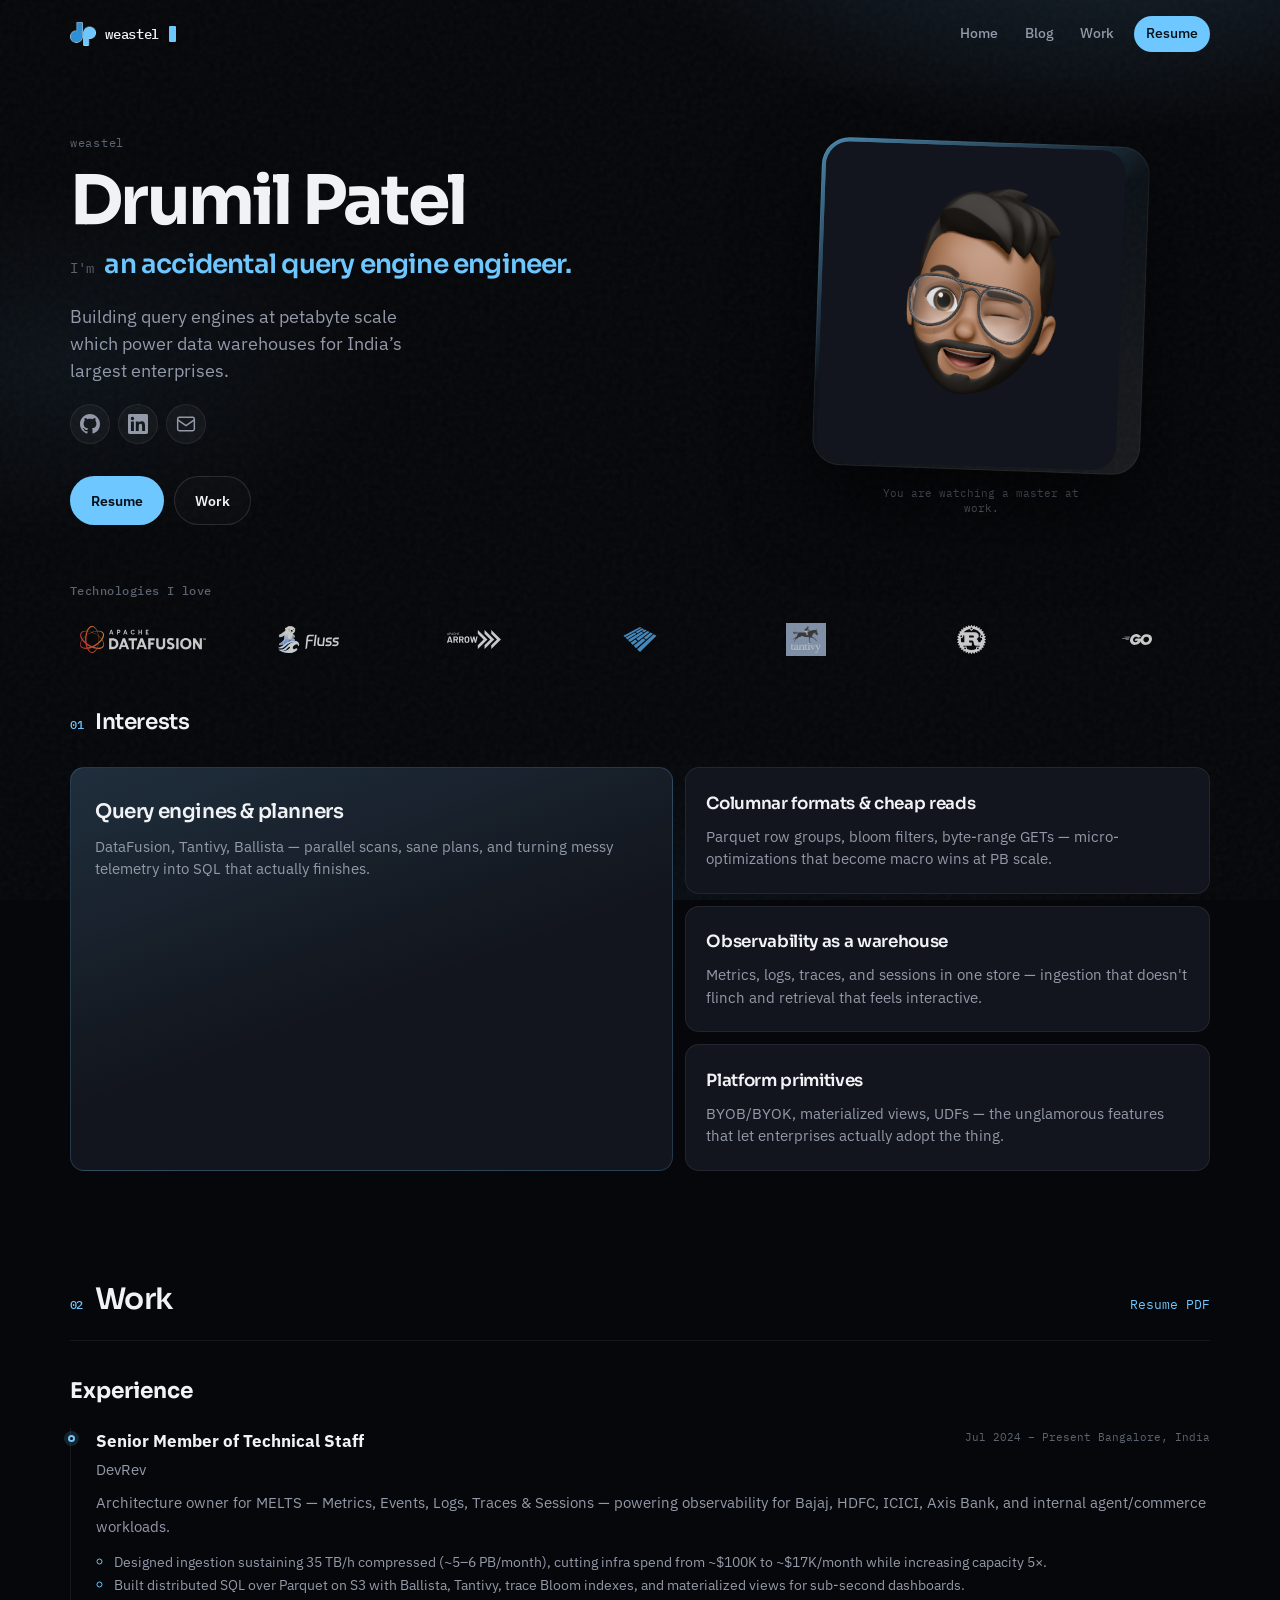
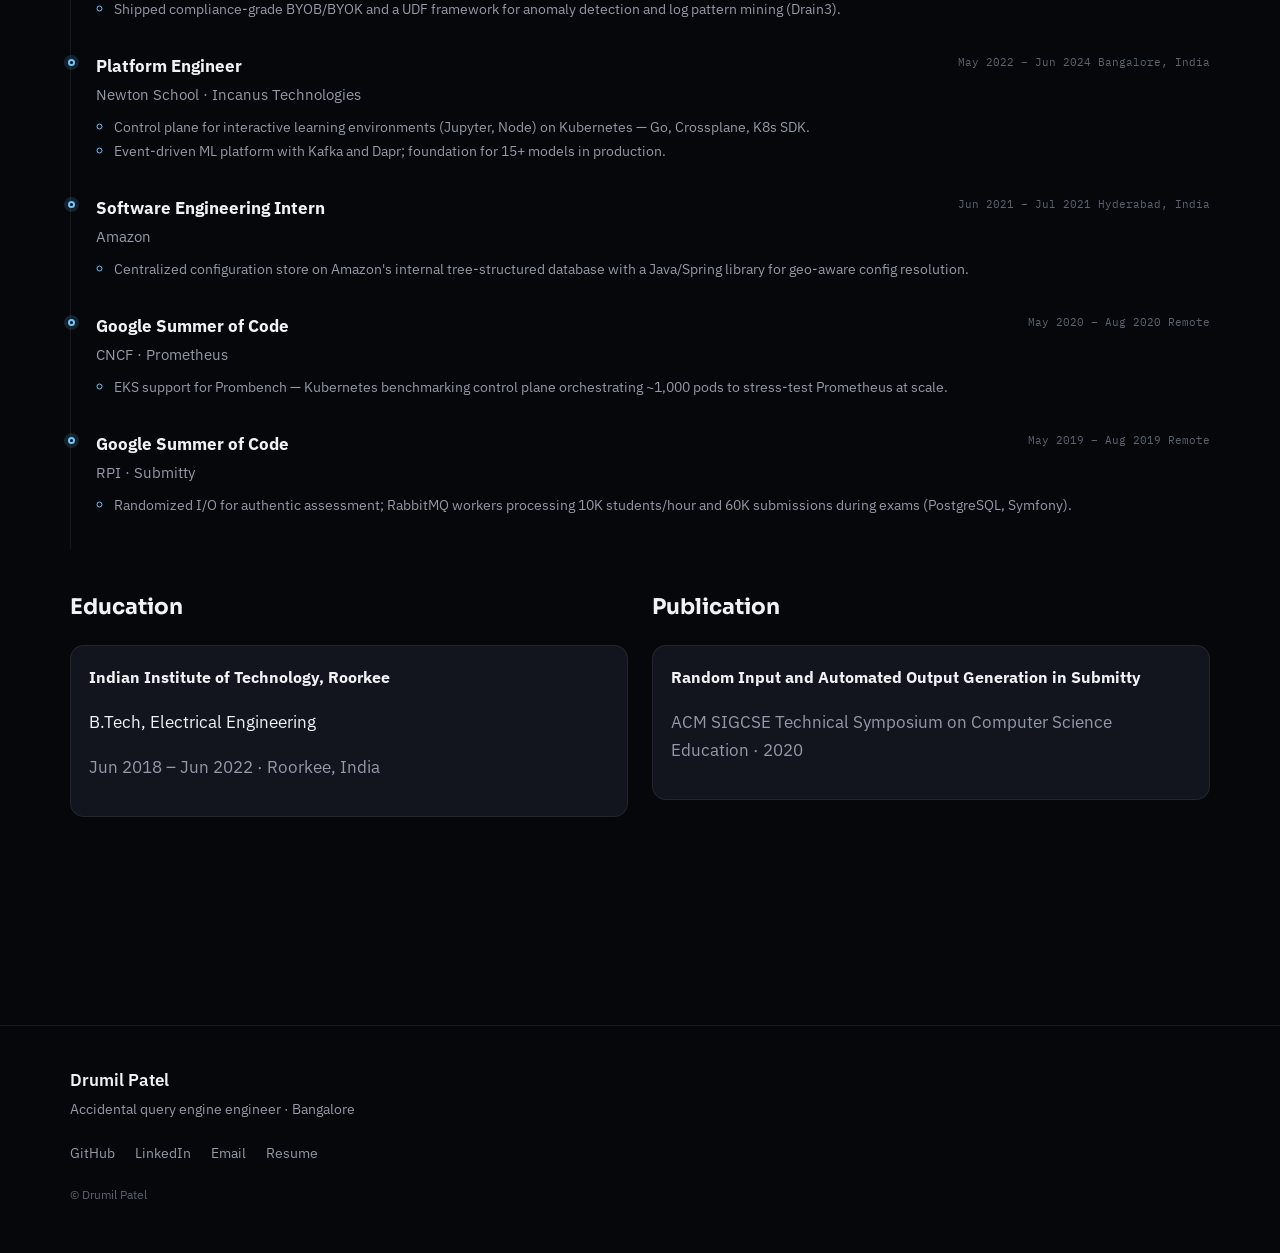
==== index.html @ ad84e5f7 "Deploy from weastel/weastel-website-template@8db1f38dfe185884bd7a479a6aee54381dd638ad weastel/weaste" ====
<!DOCTYPE html>
<html lang="en">
<head>
  <meta charset="utf-8">
<meta name="viewport" content="width=device-width, initial-scale=1">
<title>Drumil Patel · weastel</title>
<meta name="description" content="Building query engines at petabyte scale which power data warehouses for India’s largest enterprises.">
<link rel="canonical" href="https://weastel.github.io/">
<meta property="og:title" content="Drumil Patel">
<meta property="og:description" content="Building query engines at petabyte scale which power data warehouses for India’s largest enterprises.">
<meta property="og:type" content="website">
<meta property="og:url" content="https://weastel.github.io/">
<meta name="twitter:card" content="summary">
<link rel="preconnect" href="https://fonts.googleapis.com">
<link rel="preconnect" href="https://fonts.gstatic.com" crossorigin>
<link href="https://fonts.googleapis.com/css2?family=IBM+Plex+Mono:wght@400;500&family=IBM+Plex+Sans:wght@400;500;600&family=Sora:wght@500;600;700&display=swap" rel="stylesheet">
<link rel="icon" href="/favicon.ico" sizes="any">
<link rel="icon" href="/favicon.svg" type="image/svg+xml">
<link rel="stylesheet" href="/assets/css/site.css">
<script src="/assets/js/site.js" defer></script>

</head>
<body class="site is-loading">
  <div class="site-loader" id="site-loader" aria-hidden="true">
  <div class="ambient" aria-hidden="true"></div>
  <div class="site-loader__stage">
    <svg class="site-loader__mark" viewBox="0 0 256 242" xmlns="http://www.w3.org/2000/svg" role="img" aria-label="">
      <defs>
        <clipPath id="loader-clip-d">
          <rect x="0" y="0" width="132" height="242" />
        </clipPath>
        <clipPath id="loader-clip-p">
          <rect x="124" y="0" width="132" height="242" />
        </clipPath>
      </defs>
      <g class="site-loader__part site-loader__part--d" clip-path="url(#loader-clip-d)">
        <image href="/brand/weastel-dp-blue.png" width="256" height="242" />
      </g>
      <g class="site-loader__part site-loader__part--p" clip-path="url(#loader-clip-p)">
        <image href="/brand/weastel-dp-blue.png" width="256" height="242" />
      </g>
      <line class="site-loader__spark" x1="128" y1="96" x2="128" y2="146" pathLength="1" />
    </svg>
  </div>
</div>

  <a class="skip-link" href="#main">Skip to content</a>
  <header class="topbar" data-header>
  <div class="shell topbar__inner">
    <a class="topbar__brand" href="/">
      <img class="topbar__mark"
     src="/brand/weastel-dp-blue.png"
     width="30"
     height="28"
     alt="">

      <span>weastel</span><span class="topbar__cursor" aria-hidden="true"></span>
    </a>
    <nav class="topbar__nav" aria-label="Primary">
      
        <a class="topbar__link"
           href="/"
           >
          Home
        </a>
      
        <a class="topbar__link"
           href="/blog/"
           >
          Blog
        </a>
      
        <a class="topbar__link"
           href="/work/"
           >
          Work
        </a>
      
        <a class="topbar__link topbar__link--cta"
           href="/Drumil_resume.pdf"
           download>
          Resume
        </a>
      
    </nav>
  </div>
</header>
<div class="ambient" aria-hidden="true"></div>

  <main class="main" id="main">
    
<div class="home">
  <section class="stage reveal" data-reveal>
    <div class="stage__grid">
      <div class="stage__copy">
        <p class="stage__kicker">weastel</p>
        <h1 class="stage__name">Drumil Patel</h1>
        <p class="stage__identity">
          <span class="stage__identity-label">I'm</span>
          <span class="stage__identity-line">an accidental query engine engineer.</span>
        </p>
        <p class="stage__lead">Building query engines at petabyte scale which power data warehouses for India’s largest enterprises.</p>
        <ul class="icon-row">
  
  <li>
    <a class="icon-btn" href="https://github.com/weastel" target="_blank" rel="noopener noreferrer" aria-label="GitHub @weastel">
      <svg width="20" height="20" viewBox="0 0 24 24" fill="currentColor" aria-hidden="true"><path d="M12 0C5.37 0 0 5.37 0 12c0 5.31 3.435 9.795 8.205 11.385.6.105.825-.255.825-.57 0-.285-.015-1.23-.015-2.235-3.015.555-3.795-.735-4.035-1.41-.135-.345-.72-1.41-1.23-1.695-.42-.225-1.02-.78-.015-.795.945-.015 1.62.87 1.845 1.23 1.08 1.815 2.805 1.305 3.495.99.105-.78.42-1.305.765-1.605-2.67-.3-5.46-1.335-5.46-5.925 0-1.305.465-2.385 1.23-3.225-.12-.3-.54-1.53.12-3.18 0 0 1.005-.315 3.3 1.23.96-.27 1.98-.405 3-.405s2.04.135 3 .405c2.295-1.56 3.3-1.23 3.3-1.23.66 1.65.24 2.88.12 3.18.765.84 1.23 1.905 1.23 3.225 0 4.605-2.805 5.625-5.475 5.925.435.375.81 1.095.81 2.22 0 1.605-.015 2.895-.015 3.3 0 .315.225.69.825.57A12.02 12.02 0 0 0 24 12c0-6.63-5.37-12-12-12z"/></svg>
    </a>
  </li>
  
  
  <li>
    <a class="icon-btn" href="https://www.linkedin.com/in/drumil-patel-weastel/" target="_blank" rel="noopener noreferrer" aria-label="LinkedIn @drumil-patel-weastel">
      <svg width="20" height="20" viewBox="0 0 24 24" fill="currentColor" aria-hidden="true"><path d="M20.447 20.452h-3.554v-5.569c0-1.328-.027-3.037-1.852-3.037-1.853 0-2.136 1.445-2.136 2.939v5.667H9.351V9h3.414v1.561h.046c.477-.9 1.637-1.85 3.37-1.85 3.601 0 4.267 2.37 4.267 5.455v6.286zM5.337 7.433a2.062 2.062 0 0 1-2.063-2.065 2.064 2.064 0 1 1 4.126 0 2.062 2.062 0 0 1-2.063 2.065zm1.782 13.019H3.555V9h3.564v11.452zM22.225 0H1.771C.792 0 0 .774 0 1.729v20.542C0 23.227.792 24 1.771 24h20.451C23.2 24 24 23.227 24 22.271V1.729C24 .774 23.2 0 22.222 0h.003z"/></svg>
    </a>
  </li>
  
  
  <li>
    <a class="icon-btn" href="mailto:drumilpatel720@gmail.com" aria-label="Email drumilpatel720@gmail.com">
      <svg width="20" height="20" viewBox="0 0 24 24" fill="none" stroke="currentColor" stroke-width="1.75" stroke-linecap="round" stroke-linejoin="round" aria-hidden="true"><rect x="2" y="4" width="20" height="16" rx="2"/><path d="m2 7 10 7 10-7"/></svg>
    </a>
  </li>
  
</ul>

        <div class="stage__actions">
          
          <a class="btn btn--fill"
             href="/Drumil_resume.pdf"
             
             download>
            Resume
          </a>
          
          <a class="btn btn--line"
             href="#work"
             
             >
            Work
          </a>
          
        </div>
      </div>
      <aside class="stage__visual">
        <button type="button"
                class="stage__photo stage__photo--playful"
                data-playful-avatar
                aria-label="Memoji — hover to bounce, hold hover for confetti">
          <img src="/images/Memoji2.png" alt="Drumil Patel — memoji avatar" width="320" height="320" loading="eager">
        </button>
        
        <p class="stage__caption">You are watching a master at work.</p>
        
      </aside>
    </div>
    
<div class="stack reveal" data-reveal aria-labelledby="stack-title">
  <h2 class="stack__title" id="stack-title">Technologies I love</h2>
  <ul class="stack__grid">
    
    <li class="stack__cell">
      <a class="stack__link"
         href="https://datafusion.apache.org/"
         target="_blank"
         rel="noopener noreferrer"
         aria-label="Apache DataFusion">
        <img class="stack__logo"
             src="/assets/logos/datafusion.svg"
             alt=""
             width="120"
             height="32"
             loading="lazy">
      </a>
    </li>
    
    <li class="stack__cell">
      <a class="stack__link"
         href="https://fluss.apache.org/"
         target="_blank"
         rel="noopener noreferrer"
         aria-label="Apache Fluss">
        <img class="stack__logo"
             src="/assets/logos/fluss.svg"
             alt=""
             width="120"
             height="32"
             loading="lazy">
      </a>
    </li>
    
    <li class="stack__cell">
      <a class="stack__link"
         href="https://arrow.apache.org/"
         target="_blank"
         rel="noopener noreferrer"
         aria-label="Apache Arrow">
        <img class="stack__logo stack__logo--lg"
             src="/assets/logos/arrow.svg"
             alt=""
             width="120"
             height="32"
             loading="lazy">
      </a>
    </li>
    
    <li class="stack__cell">
      <a class="stack__link"
         href="https://parquet.apache.org/"
         target="_blank"
         rel="noopener noreferrer"
         aria-label="Apache Parquet">
        <img class="stack__logo stack__logo--lg"
             src="/assets/logos/parquet.svg"
             alt=""
             width="120"
             height="32"
             loading="lazy">
      </a>
    </li>
    
    <li class="stack__cell">
      <a class="stack__link"
         href="https://github.com/quickwit-oss/tantivy"
         target="_blank"
         rel="noopener noreferrer"
         aria-label="Tantivy">
        <img class="stack__logo stack__logo--tantivy"
             src="/assets/logos/tantivy.png"
             alt=""
             width="120"
             height="32"
             loading="lazy">
      </a>
    </li>
    
    <li class="stack__cell">
      <a class="stack__link"
         href="https://www.rust-lang.org/"
         target="_blank"
         rel="noopener noreferrer"
         aria-label="Rust">
        <img class="stack__logo stack__logo--mark"
             src="/assets/logos/rust.svg"
             alt=""
             width="120"
             height="32"
             loading="lazy">
      </a>
    </li>
    
    <li class="stack__cell">
      <a class="stack__link"
         href="https://go.dev/"
         target="_blank"
         rel="noopener noreferrer"
         aria-label="Go">
        <img class="stack__logo stack__logo--mark"
             src="/assets/logos/go.svg"
             alt=""
             width="120"
             height="32"
             loading="lazy">
      </a>
    </li>
    
  </ul>
</div>


  </section>

  

  <section class="block reveal" data-reveal>
    <div class="block__label"><span>01</span> Interests</div>
    <div class="tiles">
      
      <article class="tile tile--feature">
        <h3>Query engines &amp; planners</h3>
        <p>DataFusion, Tantivy, Ballista — parallel scans, sane plans, and turning messy telemetry into SQL that actually finishes.</p>
      </article>
      
      <article class="tile">
        <h3>Columnar formats &amp; cheap reads</h3>
        <p>Parquet row groups, bloom filters, byte-range GETs — micro-optimizations that become macro wins at PB scale.</p>
      </article>
      
      <article class="tile">
        <h3>Observability as a warehouse</h3>
        <p>Metrics, logs, traces, and sessions in one store — ingestion that doesn&#39;t flinch and retrieval that feels interactive.</p>
      </article>
      
      <article class="tile">
        <h3>Platform primitives</h3>
        <p>BYOB/BYOK, materialized views, UDFs — the unglamorous features that let enterprises actually adopt the thing.</p>
      </article>
      
    </div>
  </section>

  <section class="block reveal" id="work" data-reveal>
    <div class="block__head">
      <div class="block__label block__label--lg"><span>02</span> Work</div>
      <a class="link-arrow" href="/Drumil_resume.pdf" download>Resume PDF</a>
    </div>
    <div class="home-work">
      <section class="section">
  <div class="section-head">
    <h2>Experience</h2>
  </div>
  <ol class="timeline">
    
    <li class="timeline-item">
      <div class="timeline-marker" aria-hidden="true"></div>
      <div class="timeline-body">
        <header class="timeline-header">
          <div>
            <h3>Senior Member of Technical Staff</h3>
            <p class="timeline-company">DevRev</p>
          </div>
          <div class="timeline-meta">
            <span>Jul 2024 – Present</span>
            <span>Bangalore, India</span>
          </div>
        </header>
        
        <p class="timeline-summary">Architecture owner for MELTS — Metrics, Events, Logs, Traces &amp; Sessions — powering observability for Bajaj, HDFC, ICICI, Axis Bank, and internal agent/commerce workloads.</p>
        
        <ul class="timeline-bullets">
          
          <li>Designed ingestion sustaining 35 TB/h compressed (~5–6 PB/month), cutting infra spend from ~$100K to ~$17K/month while increasing capacity 5×.</li>
          
          <li>Built distributed SQL over Parquet on S3 with Ballista, Tantivy, trace Bloom indexes, and materialized views for sub-second dashboards.</li>
          
          <li>Shipped compliance-grade BYOB/BYOK and a UDF framework for anomaly detection and log pattern mining (Drain3).</li>
          
        </ul>
      </div>
    </li>
    
    <li class="timeline-item">
      <div class="timeline-marker" aria-hidden="true"></div>
      <div class="timeline-body">
        <header class="timeline-header">
          <div>
            <h3>Platform Engineer</h3>
            <p class="timeline-company">Newton School · Incanus Technologies</p>
          </div>
          <div class="timeline-meta">
            <span>May 2022 – Jun 2024</span>
            <span>Bangalore, India</span>
          </div>
        </header>
        
        <ul class="timeline-bullets">
          
          <li>Control plane for interactive learning environments (Jupyter, Node) on Kubernetes — Go, Crossplane, K8s SDK.</li>
          
          <li>Event-driven ML platform with Kafka and Dapr; foundation for 15+ models in production.</li>
          
        </ul>
      </div>
    </li>
    
    <li class="timeline-item">
      <div class="timeline-marker" aria-hidden="true"></div>
      <div class="timeline-body">
        <header class="timeline-header">
          <div>
            <h3>Software Engineering Intern</h3>
            <p class="timeline-company">Amazon</p>
          </div>
          <div class="timeline-meta">
            <span>Jun 2021 – Jul 2021</span>
            <span>Hyderabad, India</span>
          </div>
        </header>
        
        <ul class="timeline-bullets">
          
          <li>Centralized configuration store on Amazon&#39;s internal tree-structured database with a Java/Spring library for geo-aware config resolution.</li>
          
        </ul>
      </div>
    </li>
    
    <li class="timeline-item">
      <div class="timeline-marker" aria-hidden="true"></div>
      <div class="timeline-body">
        <header class="timeline-header">
          <div>
            <h3>Google Summer of Code</h3>
            <p class="timeline-company">CNCF · Prometheus</p>
          </div>
          <div class="timeline-meta">
            <span>May 2020 – Aug 2020</span>
            <span>Remote</span>
          </div>
        </header>
        
        <ul class="timeline-bullets">
          
          <li>EKS support for Prombench — Kubernetes benchmarking control plane orchestrating ~1,000 pods to stress-test Prometheus at scale.</li>
          
        </ul>
      </div>
    </li>
    
    <li class="timeline-item">
      <div class="timeline-marker" aria-hidden="true"></div>
      <div class="timeline-body">
        <header class="timeline-header">
          <div>
            <h3>Google Summer of Code</h3>
            <p class="timeline-company">RPI · Submitty</p>
          </div>
          <div class="timeline-meta">
            <span>May 2019 – Aug 2019</span>
            <span>Remote</span>
          </div>
        </header>
        
        <ul class="timeline-bullets">
          
          <li>Randomized I/O for authentic assessment; RabbitMQ workers processing 10K students/hour and 60K submissions during exams (PostgreSQL, Symfony).</li>
          
        </ul>
      </div>
    </li>
    
  </ol>
</section>

<section class="section section-split">
  <div class="split-block">
    <div class="section-head"><h2>Education</h2></div>
    <div class="edu-card">
      <h3><a href="https://iitr.ac.in/" target="_blank" rel="noopener noreferrer">Indian Institute of Technology, Roorkee</a></h3>
      <p>B.Tech, Electrical Engineering</p>
      <p class="muted">Jun 2018 – Jun 2022 · Roorkee, India</p>
    </div>
  </div>
  <div class="split-block">
    <div class="section-head"><h2>Publication</h2></div>
    
    <div class="pub-card">
      <h3><a href="/2020_SIGCSE.pdf">Random Input and Automated Output Generation in Submitty</a></h3>
      <p class="muted">ACM SIGCSE Technical Symposium on Computer Science Education · 2020</p>
    </div>
    
  </div>
</section>

    </div>
  </section>
</div>

  </main>
  <footer class="foot">
  <div class="shell foot__grid">
    <div class="foot__brand">
      <p class="foot__name">Drumil Patel</p>
      <p class="foot__tag">Accidental query engine engineer · Bangalore</p>
    </div>
    <div class="foot__links">
      
      <a href="https://github.com/weastel" rel="noopener noreferrer" target="_blank">GitHub</a>
      
      
      <a href="https://www.linkedin.com/in/drumil-patel-weastel/" rel="noopener noreferrer" target="_blank">LinkedIn</a>
      
      
      <a href="mailto:drumilpatel720@gmail.com">Email</a>
      
      <a href="/Drumil_resume.pdf">Resume</a>
    </div>
    <p class="foot__fine">© Drumil Patel</p>
  </div>
</footer>

</body>
</html>
---- assets/css/site.css ----
/* —— Design system: ink studio + sky accent —— */
:root {
  --bg: #06070a;
  --bg-2: #0c0e14;
  --surface: #12151d;
  --line: rgba(255, 255, 255, 0.07);
  --line-strong: rgba(255, 255, 255, 0.12);
  --text: #f0f2f6;
  --text-muted: #9399a8;
  --text-dim: #5c6370;
  --accent: #6ec8ff;
  --accent-deep: #2d8fd4;
  --accent-soft: rgba(110, 200, 255, 0.14);
  --accent-glow: rgba(110, 200, 255, 0.45);
  --display: "Sora", system-ui, sans-serif;
  --body: "IBM Plex Sans", system-ui, sans-serif;
  --mono: "IBM Plex Mono", ui-monospace, monospace;
  --shell: min(1140px, calc(100% - 2.5rem));
  --radius: 14px;
  --space-section: clamp(4rem, 9vw, 6.5rem);
}

*,
*::before,
*::after {
  box-sizing: border-box;
}

html {
  color-scheme: dark;
  scroll-behavior: smooth;
  background: var(--bg);
}

@media (prefers-reduced-motion: reduce) {
  html {
    scroll-behavior: auto;
  }
}

body.site {
  margin: 0;
  min-height: 100vh;
  font-family: var(--body);
  font-size: 1.0625rem;
  line-height: 1.65;
  color: var(--text);
  background: var(--bg);
  -webkit-font-smoothing: antialiased;
}

body.site.is-loading {
  overflow: hidden;
}

/* —— DP connect loader —— */
.site-loader {
  position: fixed;
  inset: 0;
  z-index: 10000;
  display: flex;
  align-items: center;
  justify-content: center;
  background: var(--bg);
  isolation: isolate;
  transition:
    opacity 0.5s ease,
    visibility 0.5s ease;
}

.site-loader > .ambient {
  position: absolute;
  inset: 0;
  z-index: 0;
}

.site-loader__stage {
  position: relative;
  z-index: 1;
  width: min(9rem, 42vw);
  perspective: 800px;
}

.site-loader.is-done {
  opacity: 0;
  visibility: hidden;
  pointer-events: none;
}

.site-loader__mark {
  display: block;
  width: 100%;
  height: auto;
  overflow: visible;
  transform: rotate(-12deg);
}

.site-loader__part {
  transform-box: fill-box;
  transform-origin: center;
}

.site-loader__part--d {
  animation: loader-d-connect 1.05s cubic-bezier(0.34, 1.15, 0.48, 1) forwards;
}

.site-loader__part--p {
  animation: loader-p-connect 1.05s cubic-bezier(0.34, 1.15, 0.48, 1) forwards;
}

.site-loader__spark {
  stroke: var(--accent);
  stroke-width: 10;
  stroke-linecap: round;
  stroke-dasharray: 1;
  stroke-dashoffset: 1;
  opacity: 0;
  filter: drop-shadow(0 0 12px var(--accent-glow));
  animation: loader-spark 0.45s ease forwards;
  animation-delay: 0.72s;
}

@keyframes loader-d-connect {
  0% {
    transform: translate(-58px, 6px) rotate(-6deg);
    opacity: 0.55;
  }

  70% {
    transform: translate(2px, 0) rotate(0deg);
    opacity: 1;
  }

  100% {
    transform: translate(0, 0) rotate(0deg);
    opacity: 1;
  }
}

@keyframes loader-p-connect {
  0% {
    transform: translate(58px, -6px) rotate(6deg);
    opacity: 0.55;
  }

  70% {
    transform: translate(-2px, 0) rotate(0deg);
    opacity: 1;
  }

  100% {
    transform: translate(0, 0) rotate(0deg);
    opacity: 1;
  }
}

@keyframes loader-spark {
  0% {
    opacity: 0;
    stroke-dashoffset: 1;
  }

  40% {
    opacity: 1;
    stroke-dashoffset: 0;
  }

  100% {
    opacity: 0;
    stroke-dashoffset: 0;
  }
}

.site-loader.is-done .site-loader__mark {
  animation: loader-mark-exit 0.45s ease forwards;
}

@keyframes loader-mark-exit {
  to {
    transform: rotate(-12deg) scale(0.92);
    opacity: 0;
  }
}

.shell {
  width: var(--shell);
  margin-inline: auto;
}

.skip-link {
  position: absolute;
  left: -999px;
  top: 0;
  padding: 0.5rem 1rem;
  background: var(--accent);
  color: #041018;
  z-index: 200;
}

.skip-link:focus {
  left: 1rem;
  top: 1rem;
}

.ambient {
  pointer-events: none;
  position: fixed;
  inset: 0;
  z-index: 0;
  background:
    radial-gradient(ellipse 70% 55% at 85% -15%, rgba(110, 200, 255, 0.18), transparent 55%),
    radial-gradient(ellipse 50% 40% at 5% 40%, rgba(110, 200, 255, 0.06), transparent 50%),
    radial-gradient(ellipse 80% 50% at 50% 110%, rgba(45, 143, 212, 0.08), transparent 55%);
}

.ambient::after {
  content: "";
  position: absolute;
  inset: 0;
  opacity: 0.04;
  background-image: url("data:image/svg+xml,%3Csvg viewBox='0 0 200 200' xmlns='http://www.w3.org/2000/svg'%3E%3Cfilter id='n'%3E%3CfeTurbulence type='fractalNoise' baseFrequency='0.85' numOctaves='4'/%3E%3C/filter%3E%3Crect width='100%25' height='100%25' filter='url(%23n)'/%3E%3C/svg%3E");
}

/* —— Top bar —— */
.topbar {
  position: sticky;
  top: 0;
  z-index: 100;
  transition: background 0.3s ease, border-color 0.3s ease;
  border-bottom: 1px solid transparent;
}

.topbar.is-scrolled {
  background: rgba(6, 7, 10, 0.82);
  border-bottom-color: var(--line);
  backdrop-filter: blur(18px) saturate(1.15);
}

.topbar__inner {
  display: flex;
  align-items: center;
  justify-content: space-between;
  gap: 1rem;
  min-height: 4.25rem;
}

.topbar__brand {
  display: inline-flex;
  align-items: center;
  gap: 0.55rem;
  font-family: var(--mono);
  font-size: 0.9rem;
  font-weight: 500;
  color: var(--text);
  text-decoration: none;
  letter-spacing: -0.02em;
}

.topbar__mark {
  display: block;
  width: 1.65rem;
  height: auto;
  flex-shrink: 0;
}

.topbar__cursor {
  display: inline-block;
  width: 0.5em;
  height: 1.05em;
  margin-left: 0.08em;
  background: var(--accent);
  vertical-align: -0.14em;
  border-radius: 1px;
  animation: topbar-cursor-blink 1.1s step-end infinite;
}

@keyframes topbar-cursor-blink {
  0%,
  45% {
    opacity: 1;
  }

  50%,
  100% {
    opacity: 0;
  }
}

.topbar__nav {
  display: flex;
  align-items: center;
  gap: 0.15rem;
  flex-wrap: nowrap;
}

.topbar__link {
  font-size: 0.875rem;
  font-weight: 500;
  color: var(--text-muted);
  text-decoration: none;
  padding: 0.4rem 0.75rem;
  border-radius: 999px;
  white-space: nowrap;
  transition: color 0.2s, background 0.2s;
}

.topbar__link:hover {
  color: var(--text);
  background: rgba(255, 255, 255, 0.05);
}

.topbar__link--cta {
  color: #041018;
  background: var(--accent);
  margin-left: 0.35rem;
}

.topbar__link--cta:hover {
  background: #9edcff;
  color: #041018;
}

.main {
  position: relative;
  z-index: 1;
  padding-bottom: var(--space-section);
}

/* —— Home hero —— */
.home {
  width: var(--shell);
  margin-inline: auto;
}

.stage {
  padding: clamp(2rem, 6vw, 4rem) 0 0;
  display: flex;
  flex-direction: column;
  justify-content: flex-start;
}

.stage__grid {
  display: grid;
  grid-template-columns: 1.15fr 0.85fr;
  gap: clamp(2rem, 5vw, 4rem);
  align-items: center;
  width: 100%;
}

.stage__kicker {
  margin: 0 0 1rem;
  font-family: var(--mono);
  font-size: 0.75rem;
  color: var(--text-dim);
  letter-spacing: 0.06em;
}

.stage__name {
  margin: 0;
  font-family: var(--display);
  font-size: clamp(2.75rem, 7vw, 4.25rem);
  font-weight: 700;
  line-height: 0.95;
  letter-spacing: -0.04em;
}

.stage__identity {
  display: flex;
  flex-wrap: wrap;
  align-items: baseline;
  gap: 0.5rem 0.65rem;
  margin: 1rem 0 0;
}

.stage__identity-label {
  font-family: var(--mono);
  font-size: 0.85rem;
  color: var(--text-dim);
}

.stage__identity-line {
  font-family: var(--display);
  font-size: clamp(1.2rem, 2.8vw, 1.65rem);
  font-weight: 600;
  letter-spacing: -0.03em;
  line-height: 1.2;
  color: var(--accent);
}

.stage__lead {
  margin: 1.35rem 0 0;
  max-width: 34ch;
  font-size: 1.1rem;
  color: var(--text-muted);
  line-height: 1.55;
}

.icon-row {
  list-style: none;
  margin: 1.25rem 0 0;
  padding: 0;
  display: flex;
  align-items: center;
  gap: 0.5rem;
}

.icon-btn {
  display: inline-flex;
  align-items: center;
  justify-content: center;
  width: 2.5rem;
  height: 2.5rem;
  border-radius: 999px;
  color: var(--text-muted);
  background: rgba(255, 255, 255, 0.04);
  border: 1px solid var(--line);
  text-decoration: none;
  transition: color 0.2s, border-color 0.2s, background 0.2s, transform 0.2s;
}

.icon-btn:hover {
  color: var(--accent);
  border-color: rgba(110, 200, 255, 0.4);
  background: var(--accent-soft);
  transform: translateY(-1px);
}

.icon-btn:active {
  transform: scale(0.96);
}

.stage__actions {
  display: flex;
  flex-wrap: wrap;
  gap: 0.65rem;
  margin-top: 2rem;
}

/* —— Hero stack logos (uniform grid) —— */
.stage .stack {
  margin-top: clamp(2.5rem, 5vw, 3.5rem);
  width: 100%;
}

.stack__title {
  margin: 0 0 1rem;
  font-family: var(--mono);
  font-size: 0.72rem;
  font-weight: 500;
  letter-spacing: 0.04em;
  color: var(--text-dim);
}

.stack__grid {
  list-style: none;
  margin: 0;
  padding: 0;
  display: grid;
  grid-template-columns: repeat(7, minmax(0, 1fr));
  gap: 1rem 1.25rem;
  align-items: center;
}

.stack__cell {
  display: flex;
  align-items: center;
  justify-content: center;
  min-height: 2.5rem;
}

.stack__link {
  display: flex;
  align-items: center;
  justify-content: center;
  width: 100%;
  padding: 0.25rem;
  text-decoration: none;
  opacity: 0.78;
  transition: opacity 0.2s ease, transform 0.2s ease;
}

.stack__link:hover {
  opacity: 1;
  transform: translateY(-1px);
}

.stack__logo {
  display: block;
  height: 1.65rem;
  width: auto;
  max-width: 100%;
  object-fit: contain;
}

.stack__logo--mark {
  height: 1.85rem;
  max-width: 2rem;
  filter: brightness(0) invert(1);
}

.stack__logo--lg {
  height: 2.35rem;
}

.stack__logo--tantivy {
  height: 2.1rem;
}

.stack__cell:has(.stack__logo--lg) {
  min-height: 3rem;
}

@media (max-width: 900px) {
  .stack__grid {
    grid-template-columns: repeat(3, minmax(0, 1fr));
    gap: 1.25rem 1rem;
  }
}

@media (max-width: 480px) {
  .stack__grid {
    grid-template-columns: repeat(2, minmax(0, 1fr));
  }

  .stack__logo {
    height: 1.45rem;
  }

  .stack__logo--lg {
    height: 2rem;
  }
}

.stage__visual {
  display: flex;
  flex-direction: column;
  align-items: center;
}

.stage__photo {
  position: relative;
  padding: 4px;
  border: 0;
  border-radius: 28px;
  background: linear-gradient(145deg, rgba(110, 200, 255, 0.65), rgba(110, 200, 255, 0.05) 45%, rgba(255, 255, 255, 0.08));
  transform: rotate(2deg);
  box-shadow:
    0 40px 80px rgba(0, 0, 0, 0.55),
    0 0 0 1px rgba(255, 255, 255, 0.06) inset;
  font: inherit;
  cursor: pointer;
  touch-action: manipulation;
  -webkit-tap-highlight-color: transparent;
}

.stage__photo:focus-visible {
  outline: 2px solid var(--accent);
  outline-offset: 4px;
}

@media (hover: hover) and (pointer: fine) {
  .stage__photo--playful:hover {
    animation: avatar-happy-jump 0.55s cubic-bezier(0.34, 1.35, 0.64, 1) infinite;
  }
}

.stage__photo--playful.is-jump {
  animation: avatar-happy-jump 0.55s cubic-bezier(0.34, 1.35, 0.64, 1) infinite;
}

.stage__photo--playful.is-celebrating {
  animation: avatar-pop 0.45s ease-out;
}

@keyframes avatar-happy-jump {
  0%,
  100% {
    transform: rotate(2deg) translateY(0) scale(1);
  }

  35% {
    transform: rotate(-3deg) translateY(-16px) scale(1.05);
  }

  55% {
    transform: rotate(4deg) translateY(-6px) scale(1.02);
  }

  75% {
    transform: rotate(-2deg) translateY(-12px) scale(1.04);
  }
}

@keyframes avatar-pop {
  0% {
    transform: rotate(2deg) scale(1);
  }

  40% {
    transform: rotate(-4deg) scale(1.08);
  }

  100% {
    transform: rotate(2deg) scale(1);
  }
}

.stage__photo img {
  display: block;
  width: min(100%, 300px);
  border-radius: 24px;
  background: var(--surface);
}

.stage__caption {
  margin: 1rem 0 0;
  max-width: 14rem;
  text-align: center;
  font-family: var(--mono);
  font-size: 0.68rem;
  color: var(--text-dim);
  line-height: 1.4;
}

/* —— Buttons —— */
.btn {
  display: inline-flex;
  align-items: center;
  justify-content: center;
  padding: 0.7rem 1.25rem;
  border-radius: 999px;
  font-size: 0.9rem;
  font-weight: 600;
  text-decoration: none;
  border: 1px solid transparent;
  transition: transform 0.2s, background 0.2s, border-color 0.2s, color 0.2s;
  white-space: nowrap;
}

.btn:hover {
  transform: translateY(-1px);
}

.btn:active {
  transform: scale(0.98);
}

.btn--fill,
.btn-primary {
  background: var(--accent);
  color: #041018;
}

.btn--fill:hover,
.btn-primary:hover {
  background: #9edcff;
}

.btn--line,
.btn-secondary {
  color: var(--text);
  border-color: var(--line-strong);
  background: rgba(255, 255, 255, 0.02);
}

.btn--line:hover,
.btn-secondary:hover {
  border-color: rgba(110, 200, 255, 0.35);
  background: var(--accent-soft);
}

/* —— Blocks —— */
.block {
  margin-top: var(--space-section);
}

.home > .stage + .block {
  margin-top: clamp(1.75rem, 4vw, 2.5rem);
}

.block__inner {
  max-width: 62ch;
}

.block__label {
  display: flex;
  align-items: baseline;
  gap: 0.75rem;
  margin-bottom: 1.75rem;
  font-family: var(--display);
  font-size: 1.35rem;
  font-weight: 600;
  letter-spacing: -0.02em;
}

.block__label span {
  font-family: var(--mono);
  font-size: 0.72rem;
  font-weight: 500;
  color: var(--accent);
}

.block__label--lg {
  font-size: clamp(1.5rem, 3vw, 1.85rem);
  margin-bottom: 0;
}

.block__head {
  display: flex;
  justify-content: space-between;
  align-items: baseline;
  gap: 1rem;
  margin-bottom: 2rem;
  padding-bottom: 1rem;
  border-bottom: 1px solid var(--line);
}

.block--duo {
  display: grid;
  grid-template-columns: 1.1fr 0.9fr;
  gap: clamp(1.5rem, 4vw, 2.5rem);
  align-items: start;
}

/* —— Prose —— */
.prose {
  color: var(--text-muted);
  font-size: 1.05rem;
}

.prose :where(p, ul, ol, pre, blockquote) {
  margin: 0 0 1.15rem;
}

.prose strong {
  color: var(--text);
  font-weight: 600;
}

.prose a {
  color: var(--accent);
  text-decoration: underline;
  text-underline-offset: 3px;
}

.prose code {
  font-family: var(--mono);
  font-size: 0.88em;
  padding: 0.1em 0.35em;
  border-radius: 6px;
  background: var(--surface);
  border: 1px solid var(--line);
  color: var(--text);
}

.prose pre {
  overflow-x: auto;
  padding: 1rem;
  border-radius: var(--radius);
  background: var(--surface);
  border: 1px solid var(--line);
}

.prose pre code {
  border: none;
  background: none;
  padding: 0;
}

.prose-wide {
  max-width: min(46rem, 100%);
}

/* —— Pulse / now —— */
.pulse {
  display: flex;
  gap: 1rem;
  align-items: flex-start;
  padding: 1.15rem 1.35rem;
  border-radius: var(--radius);
  background: var(--surface);
  border: 1px solid var(--line);
  box-shadow: 0 24px 48px rgba(0, 0, 0, 0.25);
}

.pulse__dot {
  flex-shrink: 0;
  width: 8px;
  height: 8px;
  margin-top: 0.5rem;
  border-radius: 50%;
  background: var(--accent);
  box-shadow: 0 0 16px var(--accent-glow);
  animation: pulse-dot 2.5s ease-in-out infinite;
}

@keyframes pulse-dot {
  0%, 100% { opacity: 1; transform: scale(1); }
  50% { opacity: 0.5; transform: scale(0.85); }
}

.pulse__text {
  margin: 0;
  color: var(--text);
  max-width: 58ch;
}

@media (prefers-reduced-motion: reduce) {
  .pulse__dot {
    animation: none;
  }
}

/* —— Interest tiles —— */
.tiles {
  display: grid;
  grid-template-columns: 1.15fr 1fr;
  gap: 0.75rem;
}

.tile {
  padding: 1.35rem 1.25rem;
  border-radius: var(--radius);
  background: var(--surface);
  border: 1px solid var(--line);
  transition: border-color 0.25s, transform 0.25s;
}

.tile:hover {
  border-color: rgba(110, 200, 255, 0.25);
  transform: translateY(-2px);
}

.tile--feature {
  grid-row: 1 / span 3;
  padding: 1.65rem 1.5rem;
  background:
    linear-gradient(160deg, var(--accent-soft), transparent 55%),
    var(--surface);
  border-color: rgba(110, 200, 255, 0.2);
}

.tile h3 {
  margin: 0 0 0.5rem;
  font-family: var(--display);
  font-size: 1.05rem;
  font-weight: 600;
  letter-spacing: -0.02em;
}

.tile--feature h3 {
  font-size: 1.25rem;
}

.tile p {
  margin: 0;
  font-size: 0.92rem;
  color: var(--text-muted);
  line-height: 1.55;
}

/* —— Stack list & panel —— */
.stack-list {
  list-style: none;
  margin: 0;
  padding: 0;
}

.stack-list li {
  padding: 1.1rem 0;
  border-top: 1px solid var(--line);
  display: grid;
  gap: 0.35rem;
}

.stack-list li:first-child {
  border-top: none;
  padding-top: 0;
}

.stack-list strong {
  font-weight: 600;
  color: var(--text);
}

.stack-list span {
  color: var(--text-muted);
  font-size: 0.92rem;
}

.panel {
  padding: 1.35rem 1.25rem;
  border-radius: var(--radius);
  border: 1px solid var(--line);
  background: var(--surface);
}

.panel--soft {
  background: linear-gradient(180deg, rgba(110, 200, 255, 0.06), transparent 40%), var(--surface);
}

.likes-block {
  margin-top: 1rem;
}

.likes-block:first-of-type {
  margin-top: 0;
}

.likes-block__title {
  margin: 0 0 0.5rem;
  font-family: var(--mono);
  font-size: 0.72rem;
  color: var(--text-dim);
}

.likes-block ul {
  margin: 0;
  padding: 0;
  list-style: none;
}

.likes-block li {
  padding: 0.4rem 0;
  color: var(--text-muted);
  font-size: 0.92rem;
  border-top: 1px solid var(--line);
}

/* —— Journal / writing —— */
.journal {
  padding: 2rem 0;
  border-top: 1px solid var(--line);
}

.journal:first-of-type {
  border-top: none;
  padding-top: 0;
}

.journal__header h3 {
  margin: 0 0 0.35rem;
  font-family: var(--display);
  font-size: 1.15rem;
  font-weight: 600;
}

.journal__header p {
  margin: 0 0 1.25rem;
  color: var(--text-muted);
  font-size: 0.92rem;
  max-width: 48ch;
}

.journal__posts {
  list-style: none;
  margin: 0 0 0.75rem;
  padding: 0;
}

.journal__posts a {
  display: grid;
  grid-template-columns: 7.5rem 1fr;
  gap: 1.25rem;
  padding: 0.9rem 0;
  text-decoration: none;
  color: inherit;
  border-top: 1px solid var(--line);
  transition: color 0.2s;
}

.journal__posts a:hover .journal__title {
  color: var(--accent);
}

.journal__posts time {
  font-family: var(--mono);
  font-size: 0.72rem;
  color: var(--text-dim);
  padding-top: 0.15rem;
}

.journal__title {
  display: block;
  font-weight: 600;
  letter-spacing: -0.02em;
}

.journal__desc {
  display: block;
  margin-top: 0.2rem;
  font-size: 0.88rem;
  color: var(--text-muted);
}

.link-arrow {
  font-family: var(--mono);
  font-size: 0.8rem;
  color: var(--accent);
  text-decoration: none;
}

.link-arrow:hover {
  text-decoration: underline;
}

.link-arrow--sm {
  font-size: 0.75rem;
}

.home-work .section {
  margin-top: 2.5rem;
}

.home-work .section:first-child {
  margin-top: 0;
}

/* —— Inner pages —— */
.page-shell {
  width: var(--shell);
  margin-inline: auto;
  padding-top: clamp(2rem, 5vw, 3rem);
}

.page-shell--blog {
  width: min(1180px, calc(100% - 2.5rem));
}

.page-hero {
  margin-bottom: 2.5rem;
  max-width: 40ch;
}

.page-hero--blog {
  max-width: 52ch;
  margin-bottom: 1.75rem;
}

.page-hero h1 {
  margin: 0.5rem 0 0.75rem;
  font-family: var(--display);
  font-size: clamp(2rem, 4vw, 2.75rem);
  letter-spacing: -0.03em;
}

.eyebrow {
  font-family: var(--mono);
  font-size: 0.75rem;
  color: var(--text-dim);
  margin: 0;
}

.section-lede,
.section-head p {
  margin: 0;
  color: var(--text-muted);
}

.section {
  margin-top: 3rem;
}

.section-head h2 {
  margin: 0 0 1.25rem;
  font-family: var(--display);
  font-size: 1.35rem;
}

.hero-actions {
  display: flex;
  flex-wrap: wrap;
  gap: 0.65rem;
  margin-top: 1.25rem;
}

.blog-subsection {
  margin-top: clamp(2.5rem, 5vw, 3.5rem);
  scroll-margin-top: 5rem;
  padding-top: clamp(1.5rem, 3vw, 2rem);
  border-top: 1px solid var(--line);
}

.blog-subsection:first-of-type {
  margin-top: 0.5rem;
  padding-top: 0;
  border-top: none;
}

.blog-subsection-head {
  display: grid;
  grid-template-columns: minmax(0, 1fr) minmax(10rem, 32ch);
  gap: 0.75rem 2.5rem;
  align-items: end;
  margin-bottom: 0.25rem;
}

.blog-subsection-head h2 {
  margin: 0;
  font-family: var(--display);
  font-size: clamp(1.2rem, 2.5vw, 1.45rem);
  letter-spacing: -0.02em;
}

.blog-subsection-head p {
  margin: 0;
  color: var(--text-muted);
  font-size: 0.92rem;
  line-height: 1.5;
}

.blog-subsection__soon {
  margin: 1rem 0 0;
  padding: 1.15rem 1.25rem;
  border-radius: var(--radius);
  border: 1px dashed var(--line-strong);
  font-family: var(--mono);
  font-size: 0.82rem;
  color: var(--text-muted);
  background: rgba(6, 7, 10, 0.35);
  max-width: 42rem;
}

.blog-subsection--page .post-list-item {
  grid-template-columns: 8.5rem minmax(0, 1fr);
  gap: clamp(1rem, 3vw, 2.5rem);
  padding: 1.35rem 0;
}

.blog-subsection--page .post-list-body h3 {
  font-family: var(--display);
  font-size: 1.08rem;
  font-weight: 600;
  letter-spacing: -0.02em;
}

.post-list {
  list-style: none;
  margin: 0;
  padding: 0;
}

.post-list-item {
  display: grid;
  grid-template-columns: 7.5rem 1fr;
  gap: 1.25rem;
  padding: 1.5rem 0;
  border-top: 1px solid var(--line);
}

.post-list-item time {
  font-family: var(--mono);
  font-size: 0.72rem;
  color: var(--text-dim);
}

.post-list-body h2,
.post-list-body h3 {
  margin: 0 0 0.35rem;
  font-size: 1.1rem;
}

.post-list-body h2 a,
.post-list-body h3 a {
  color: var(--text);
  text-decoration: none;
}

.post-list-body h2 a:hover,
.post-list-body h3 a:hover {
  color: var(--accent);
}

.post-list-body p {
  margin: 0 0 0.5rem;
  color: var(--text-muted);
  font-size: 0.92rem;
}

.post-header {
  margin-bottom: 2rem;
  padding-bottom: 1.5rem;
  border-bottom: 1px solid var(--line);
  max-width: min(48rem, 100%);
}

.post-header h1 {
  margin: 0.5rem 0 1rem;
  font-family: var(--display);
  font-size: clamp(1.85rem, 4vw, 2.5rem);
  letter-spacing: -0.03em;
}

.post-meta {
  display: flex;
  flex-wrap: wrap;
  gap: 1rem;
  align-items: center;
}

.post-meta time {
  font-family: var(--mono);
  font-size: 0.75rem;
  color: var(--text-dim);
}

.post-back {
  margin-top: 3rem;
}

.text-link {
  font-family: var(--mono);
  font-size: 0.8rem;
  color: var(--accent);
  text-decoration: none;
}

.text-link:hover {
  text-decoration: underline;
}

.chip-list {
  display: flex;
  flex-wrap: wrap;
  gap: 0.35rem;
  list-style: none;
  margin: 0;
  padding: 0;
}

.chip-list li {
  font-family: var(--mono);
  font-size: 0.68rem;
  padding: 0.15rem 0.5rem;
  border-radius: 999px;
  border: 1px solid var(--line);
  color: var(--text-muted);
}

.muted {
  color: var(--text-muted);
}

/* —— Timeline (work) —— */
.timeline {
  list-style: none;
  margin: 0;
  padding: 0 0 0 1px;
  border-left: 1px solid var(--line);
}

.timeline-item {
  position: relative;
  padding: 0 0 2rem 1.5rem;
}

.timeline-marker {
  position: absolute;
  left: -4px;
  top: 0.4rem;
  width: 7px;
  height: 7px;
  border-radius: 50%;
  background: var(--bg);
  border: 2px solid var(--accent);
  box-shadow: 0 0 0 4px var(--accent-soft);
}

.timeline-header {
  display: flex;
  justify-content: space-between;
  gap: 1rem;
  flex-wrap: wrap;
  margin-bottom: 0.5rem;
}

.timeline-header h3 {
  margin: 0 0 0.15rem;
  font-size: 1.05rem;
}

.timeline-company {
  margin: 0;
  color: var(--text-muted);
  font-size: 0.92rem;
}

.timeline-meta {
  font-family: var(--mono);
  font-size: 0.7rem;
  color: var(--text-dim);
  text-align: right;
}

.timeline-summary {
  margin: 0 0 0.65rem;
  color: var(--text-muted);
  font-size: 0.92rem;
}

.timeline-bullets {
  margin: 0;
  padding-left: 1.1rem;
  color: var(--text-muted);
  font-size: 0.9rem;
}

.timeline-bullets li::marker {
  color: var(--accent);
}

.section-split {
  display: grid;
  grid-template-columns: 1fr 1fr;
  gap: 1.5rem;
  margin-top: 3rem;
}

.edu-card,
.pub-card {
  padding: 1.15rem;
  border-radius: var(--radius);
  border: 1px solid var(--line);
  background: var(--surface);
}

.edu-card h3,
.pub-card h3 {
  margin: 0 0 0.35rem;
  font-size: 1rem;
}

.edu-card a,
.pub-card a {
  color: var(--text);
  text-decoration: none;
}

.edu-card a:hover,
.pub-card a:hover {
  color: var(--accent);
}

.cp-list {
  list-style: none;
  margin: 0;
  padding: 0;
  border: 1px solid var(--line);
  border-radius: var(--radius);
  overflow: hidden;
}

.cp-list li {
  display: grid;
  grid-template-columns: 9rem 1fr;
  gap: 1rem;
  padding: 0.85rem 1rem;
  border-top: 1px solid var(--line);
  font-size: 0.9rem;
}

.cp-list li:first-child {
  border-top: none;
}

.cp-label {
  font-family: var(--mono);
  font-size: 0.75rem;
  color: var(--accent);
}

.cp-label a {
  color: inherit;
  text-decoration: none;
}

.cp-detail {
  color: var(--text-muted);
}

/* —— Footer —— */
.foot {
  position: relative;
  z-index: 1;
  margin-top: var(--space-section);
  padding: 2.5rem 0 3rem;
  border-top: 1px solid var(--line);
}

.foot__grid {
  display: grid;
  gap: 1.25rem;
}

.foot__name {
  margin: 0 0 0.2rem;
  font-weight: 600;
}

.foot__tag {
  margin: 0;
  color: var(--text-muted);
  font-size: 0.9rem;
}

.foot__links {
  display: flex;
  flex-wrap: wrap;
  gap: 1rem 1.25rem;
}

.foot__links a {
  color: var(--text-muted);
  text-decoration: none;
  font-size: 0.9rem;
}

.foot__links a:hover {
  color: var(--accent);
}

.foot__fine {
  margin: 0;
  font-size: 0.75rem;
  color: var(--text-dim);
}

/* —— Motion —— */
.reveal {
  opacity: 0;
  transform: translateY(20px);
  transition: opacity 0.6s ease, transform 0.6s ease;
}

.reveal.is-visible {
  opacity: 1;
  transform: none;
}

@media (max-width: 900px) {
  .stage__grid {
    grid-template-columns: 1fr;
  }

  .stage {
    align-items: flex-start;
  }

  .stage__visual {
    order: -1;
    align-items: flex-start;
  }

  .stage__photo {
    transform: rotate(0);
  }

  .tiles {
    grid-template-columns: 1fr;
  }

  .tile,
  .tile--feature {
    grid-column: span 1;
    grid-row: auto;
  }

  .block--duo {
    grid-template-columns: 1fr;
  }

  .journal__posts a,
  .post-list-item {
    grid-template-columns: 1fr;
    gap: 0.35rem;
  }

  .blog-subsection-head {
    grid-template-columns: 1fr;
    align-items: start;
  }

  .section-split {
    grid-template-columns: 1fr;
  }

  .cp-list li {
    grid-template-columns: 1fr;
  }

  .timeline-meta {
    text-align: left;
  }
}

@media (max-width: 640px) {
  .topbar__nav {
    gap: 0;
  }

  .topbar__link {
    padding: 0.35rem 0.5rem;
    font-size: 0.8rem;
  }
}

@media (prefers-reduced-motion: reduce) {
  .reveal {
    opacity: 1;
    transform: none;
    transition: none;
  }

  .stage__photo--playful:hover,
  .stage__photo--playful.is-jump,
  .stage__photo--playful.is-celebrating {
    animation: none;
  }

  .topbar__cursor {
    animation: none;
    opacity: 0.85;
  }

  .site-loader__part--d,
  .site-loader__part--p {
    animation: none;
    transform: none;
    opacity: 1;
  }

  .site-loader__spark {
    animation: none;
    display: none;
  }

  .site-loader.is-done {
    opacity: 0;
    visibility: hidden;
  }

  .btn:hover,
  .tile:hover {
    transform: none;
  }
}
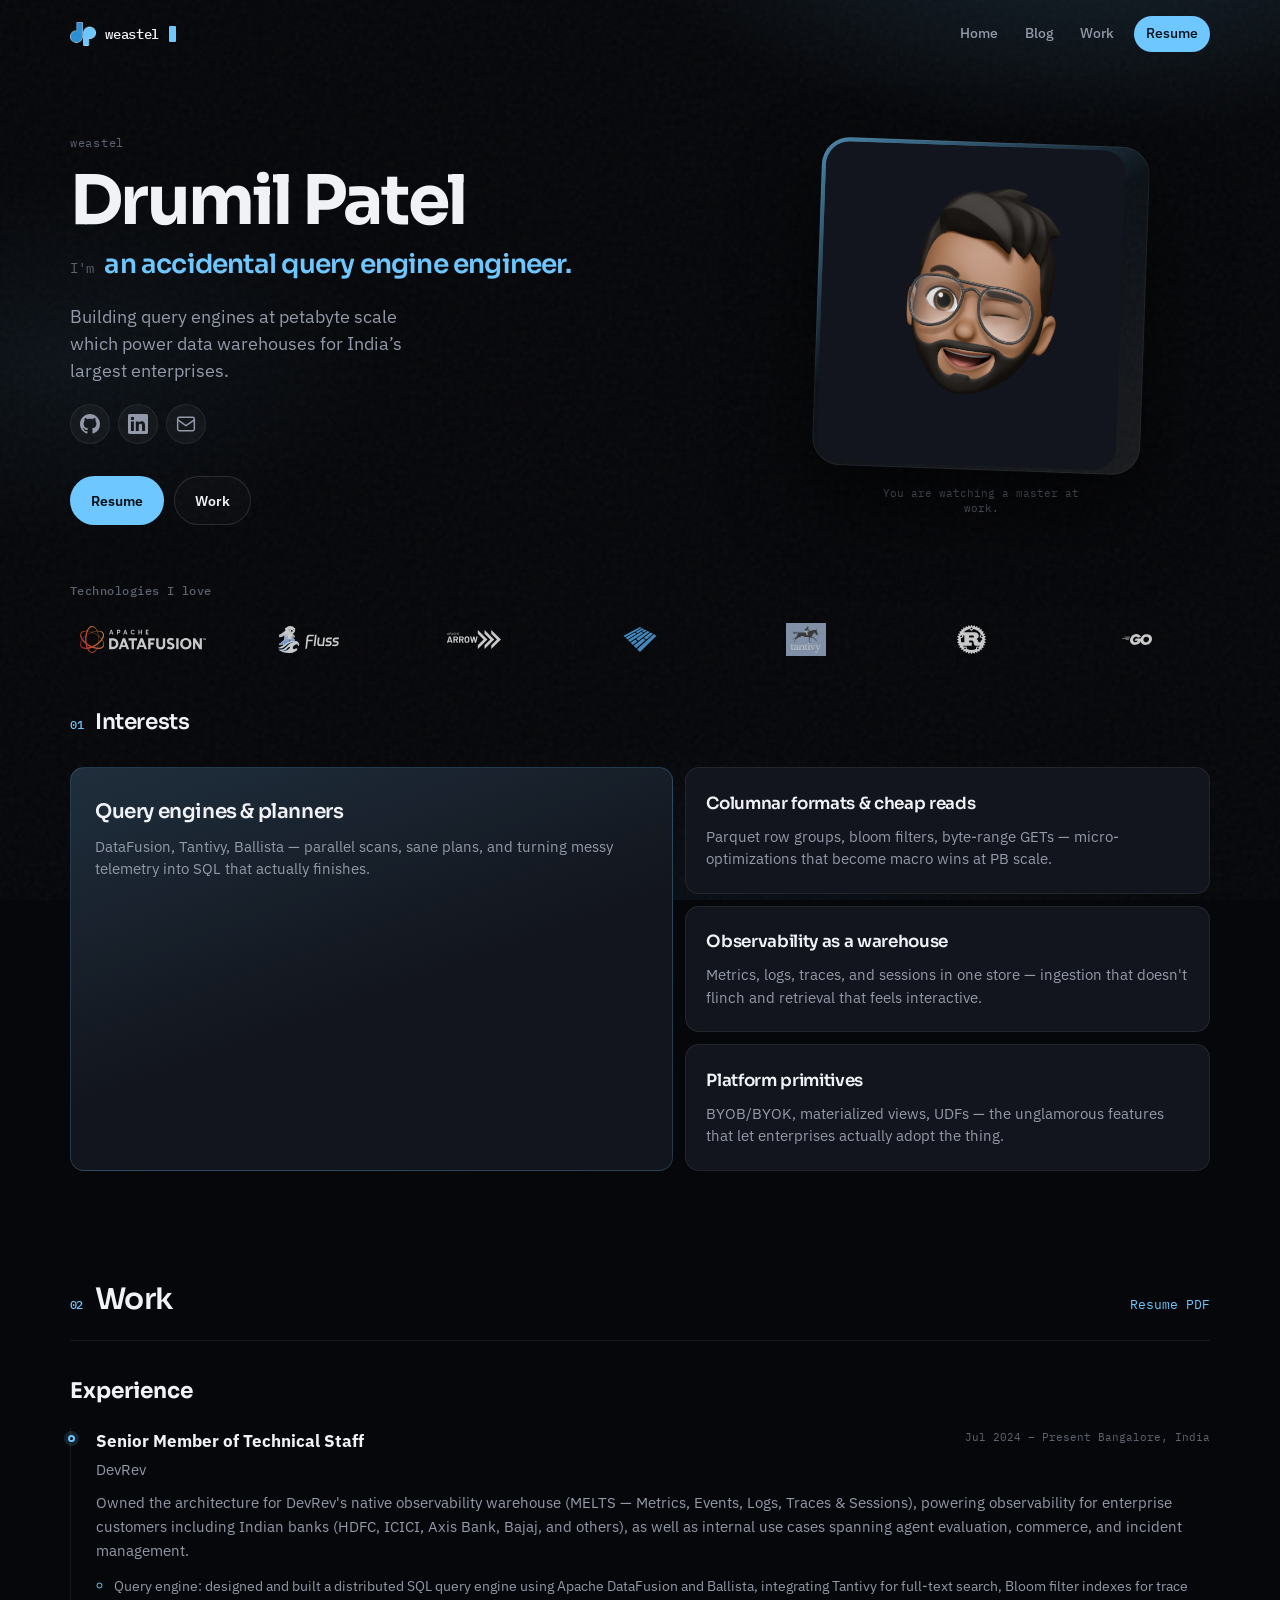
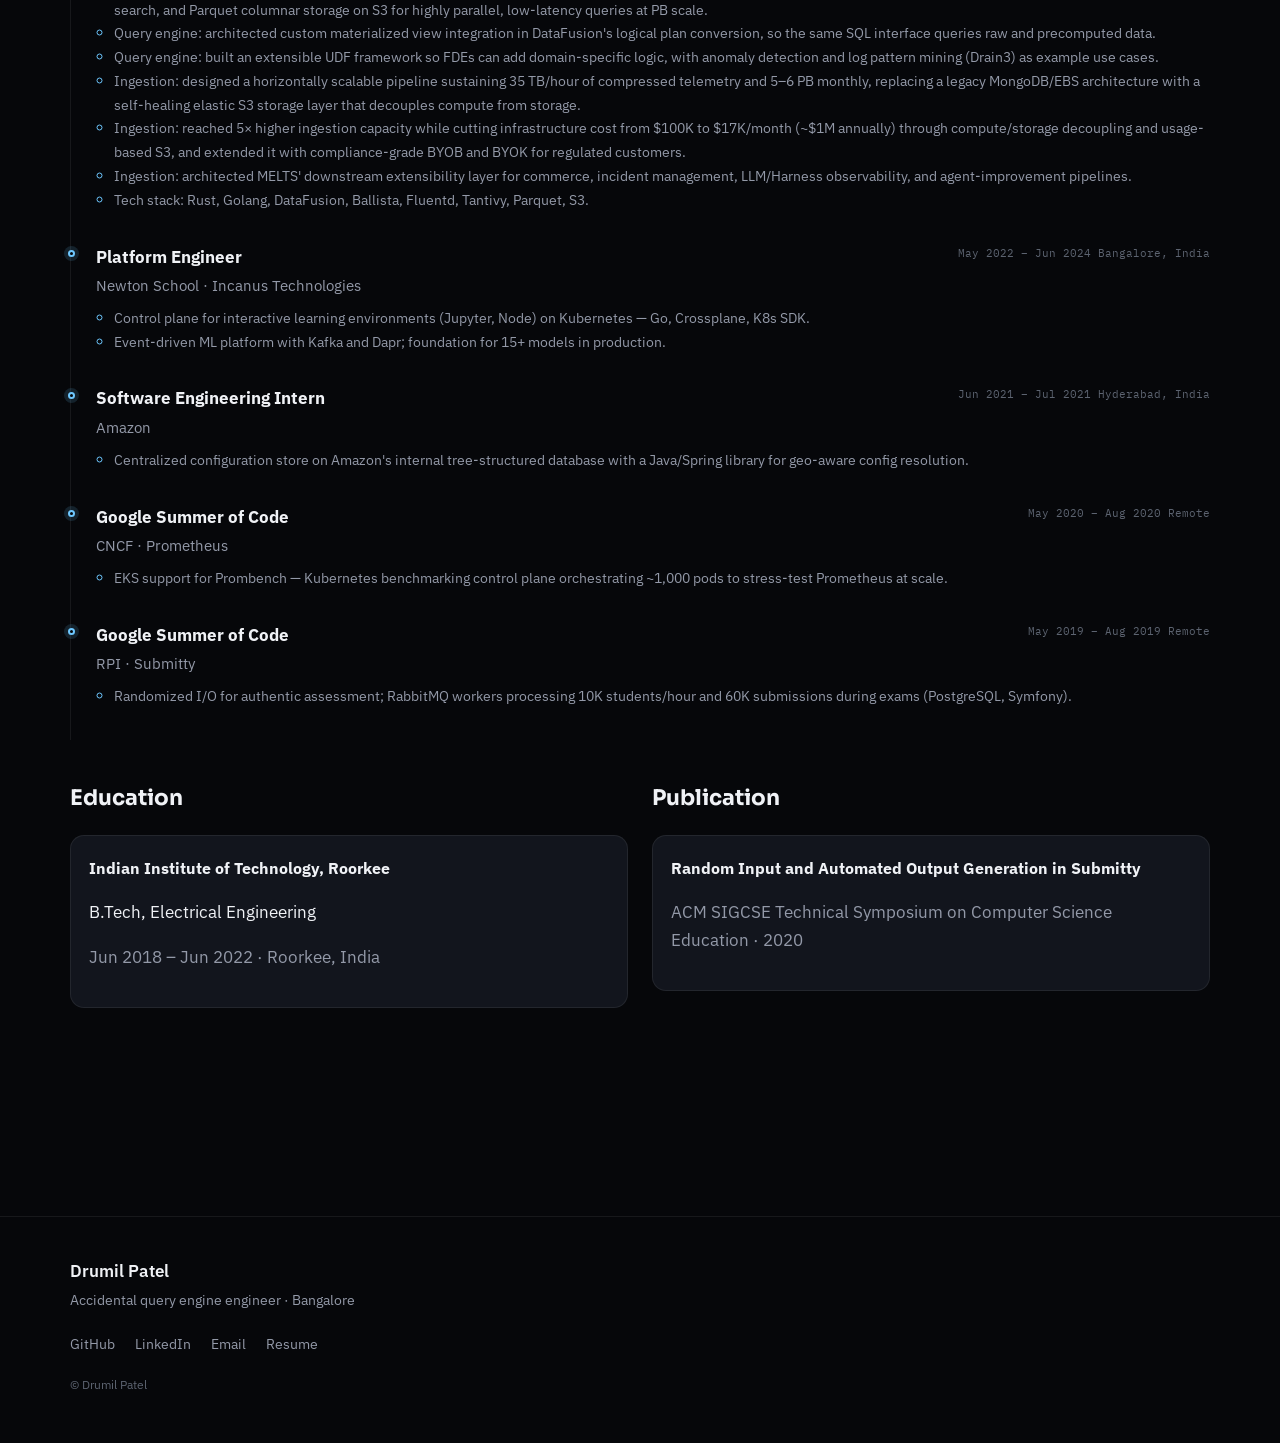
==== commit a0a68a76: "Deploy from weastel/weastel-website-template@82d9f044b41bc44a94f6ac35553370714c0c21e3 weastel/weaste" ====
--- a/index.html
+++ b/index.html
@@ -77,7 +77,7 @@
         </a>
       
         <a class="topbar__link topbar__link--cta"
-           href="/Drumil_resume.pdf"
+           href="/Drumil_Patel_FlowCV_Resume_2026-10-03.pdf"
            download>
           Resume
         </a>
@@ -127,7 +127,7 @@
         <div class="stage__actions">
           
           <a class="btn btn--fill"
-             href="/Drumil_resume.pdf"
+             href="/Drumil_Patel_FlowCV_Resume_2026-10-03.pdf"
              
              download>
             Resume
@@ -302,7 +302,7 @@
   <section class="block reveal" id="work" data-reveal>
     <div class="block__head">
       <div class="block__label block__label--lg"><span>02</span> Work</div>
-      <a class="link-arrow" href="/Drumil_resume.pdf" download>Resume PDF</a>
+      <a class="link-arrow" href="/Drumil_Patel_FlowCV_Resume_2026-10-03.pdf" download>Resume PDF</a>
     </div>
     <div class="home-work">
       <section class="section">
@@ -325,15 +325,23 @@
           </div>
         </header>
         
-        <p class="timeline-summary">Architecture owner for MELTS — Metrics, Events, Logs, Traces &amp; Sessions — powering observability for Bajaj, HDFC, ICICI, Axis Bank, and internal agent/commerce workloads.</p>
+        <p class="timeline-summary">Owned the architecture for DevRev&#39;s native observability warehouse (MELTS — Metrics, Events, Logs, Traces &amp; Sessions), powering observability for enterprise customers including Indian banks (HDFC, ICICI, Axis Bank, Bajaj, and others), as well as internal use cases spanning agent evaluation, commerce, and incident management.</p>
         
         <ul class="timeline-bullets">
           
-          <li>Designed ingestion sustaining 35 TB/h compressed (~5–6 PB/month), cutting infra spend from ~$100K to ~$17K/month while increasing capacity 5×.</li>
-          
-          <li>Built distributed SQL over Parquet on S3 with Ballista, Tantivy, trace Bloom indexes, and materialized views for sub-second dashboards.</li>
-          
-          <li>Shipped compliance-grade BYOB/BYOK and a UDF framework for anomaly detection and log pattern mining (Drain3).</li>
+          <li>Query engine: designed and built a distributed SQL query engine using Apache DataFusion and Ballista, integrating Tantivy for full-text search, Bloom filter indexes for trace search, and Parquet columnar storage on S3 for highly parallel, low-latency queries at PB scale.</li>
+          
+          <li>Query engine: architected custom materialized view integration in DataFusion&#39;s logical plan conversion, so the same SQL interface queries raw and precomputed data.</li>
+          
+          <li>Query engine: built an extensible UDF framework so FDEs can add domain-specific logic, with anomaly detection and log pattern mining (Drain3) as example use cases.</li>
+          
+          <li>Ingestion: designed a horizontally scalable pipeline sustaining 35 TB/hour of compressed telemetry and 5–6 PB monthly, replacing a legacy MongoDB/EBS architecture with a self-healing elastic S3 storage layer that decouples compute from storage.</li>
+          
+          <li>Ingestion: reached 5× higher ingestion capacity while cutting infrastructure cost from $100K to $17K/month (~$1M annually) through compute/storage decoupling and usage-based S3, and extended it with compliance-grade BYOB and BYOK for regulated customers.</li>
+          
+          <li>Ingestion: architected MELTS&#39; downstream extensibility layer for commerce, incident management, LLM/Harness observability, and agent-improvement pipelines.</li>
+          
+          <li>Tech stack: Rust, Golang, DataFusion, Ballista, Fluentd, Tantivy, Parquet, S3.</li>
           
         </ul>
       </div>
@@ -473,7 +481,7 @@
       
       <a href="mailto:drumilpatel720@gmail.com">Email</a>
       
-      <a href="/Drumil_resume.pdf">Resume</a>
+      <a href="/Drumil_Patel_FlowCV_Resume_2026-10-03.pdf">Resume</a>
     </div>
     <p class="foot__fine">© Drumil Patel</p>
   </div>
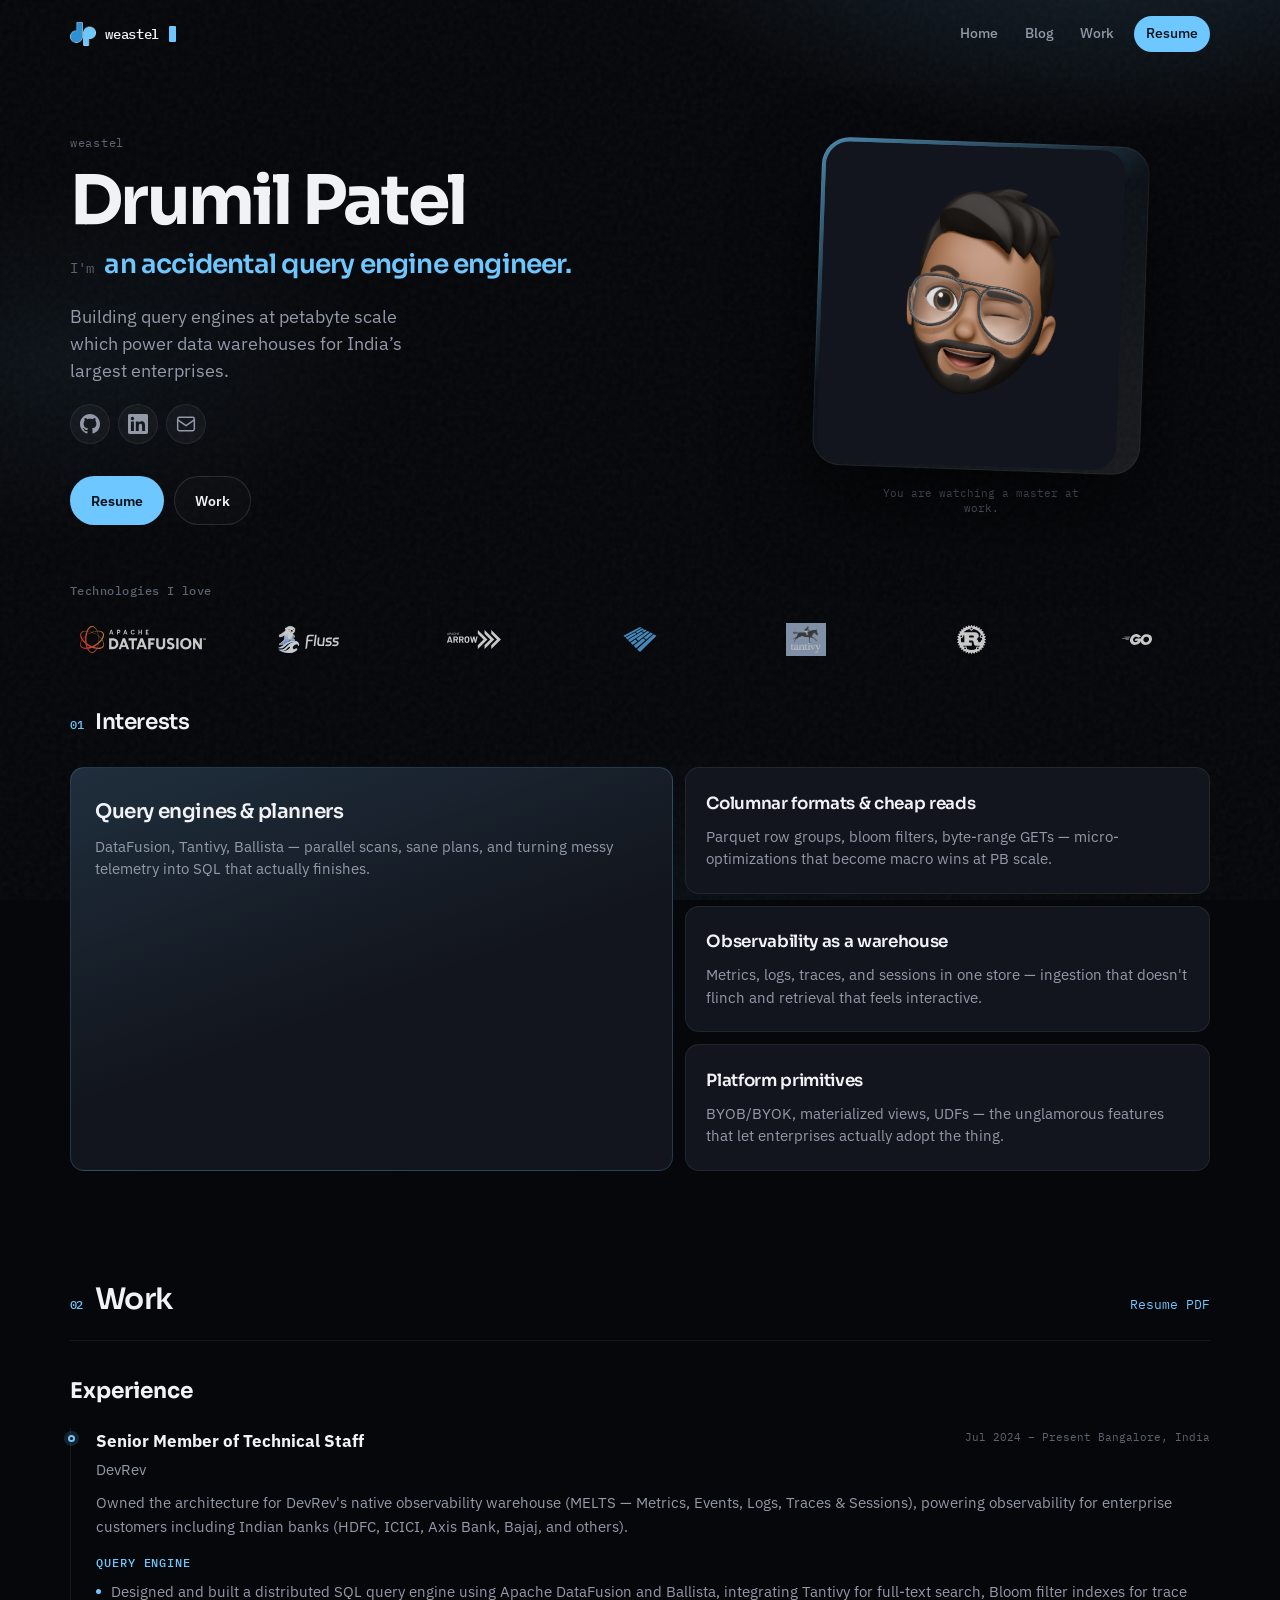
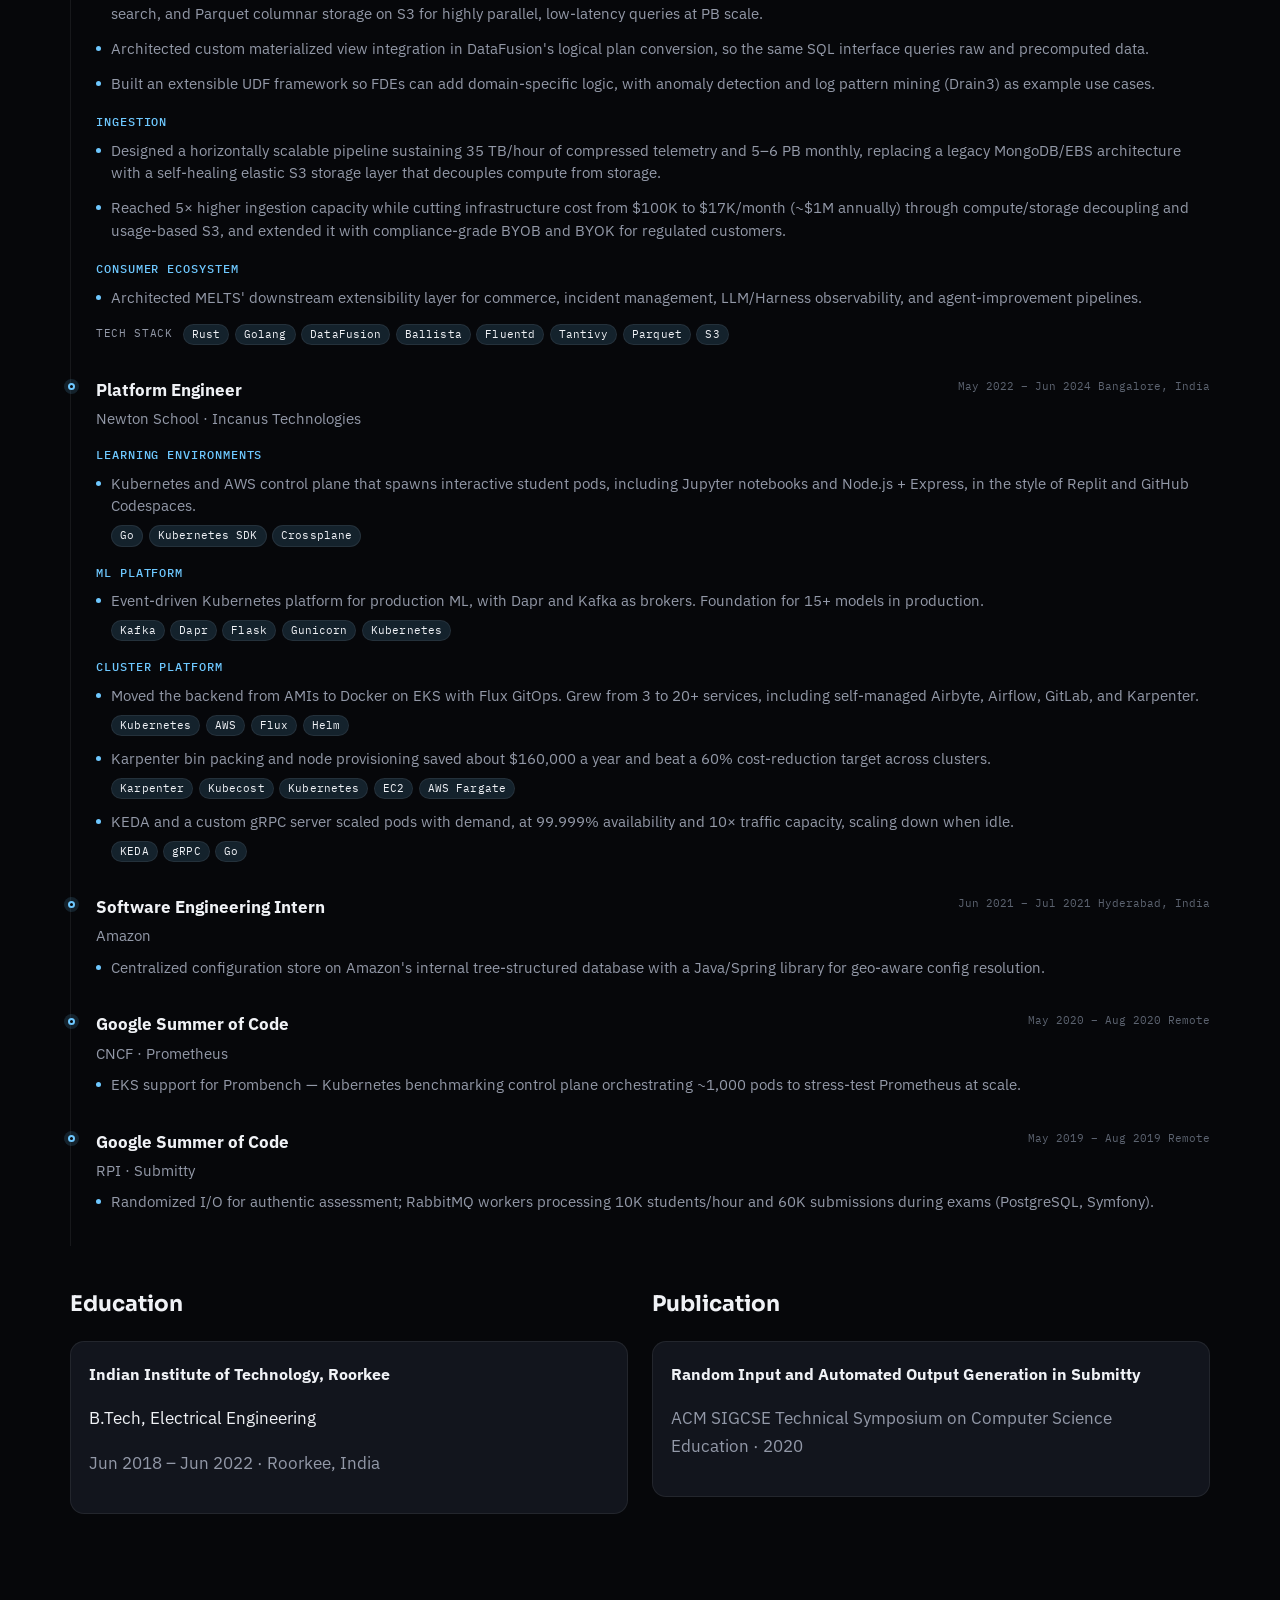
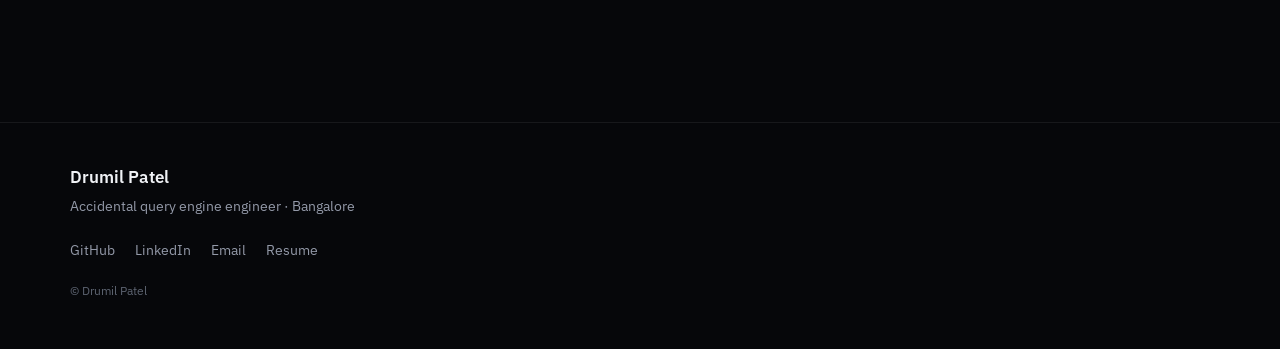
==== commit a38ae089: "Deploy from weastel/weastel-website-template@3d51369ae6cf6b70bccd04f5c4ef630a93a9faf7 weastel/weaste" ====
--- a/index.html
+++ b/index.html
@@ -77,7 +77,7 @@
         </a>
       
         <a class="topbar__link topbar__link--cta"
-           href="/Drumil_Patel_FlowCV_Resume_2026-10-03.pdf"
+           href="/Drumil_resume.pdf"
            download>
           Resume
         </a>
@@ -127,7 +127,7 @@
         <div class="stage__actions">
           
           <a class="btn btn--fill"
-             href="/Drumil_Patel_FlowCV_Resume_2026-10-03.pdf"
+             href="/Drumil_resume.pdf"
              
              download>
             Resume
@@ -302,10 +302,12 @@
   <section class="block reveal" id="work" data-reveal>
     <div class="block__head">
       <div class="block__label block__label--lg"><span>02</span> Work</div>
-      <a class="link-arrow" href="/Drumil_Patel_FlowCV_Resume_2026-10-03.pdf" download>Resume PDF</a>
+      <a class="link-arrow" href="/Drumil_resume.pdf" download>Resume PDF</a>
     </div>
     <div class="home-work">
-      <section class="section">
+      
+
+<section class="section">
   <div class="section-head">
     <h2>Experience</h2>
   </div>
@@ -325,25 +327,92 @@
           </div>
         </header>
         
-        <p class="timeline-summary">Owned the architecture for DevRev&#39;s native observability warehouse (MELTS — Metrics, Events, Logs, Traces &amp; Sessions), powering observability for enterprise customers including Indian banks (HDFC, ICICI, Axis Bank, Bajaj, and others), as well as internal use cases spanning agent evaluation, commerce, and incident management.</p>
-        
-        <ul class="timeline-bullets">
-          
-          <li>Query engine: designed and built a distributed SQL query engine using Apache DataFusion and Ballista, integrating Tantivy for full-text search, Bloom filter indexes for trace search, and Parquet columnar storage on S3 for highly parallel, low-latency queries at PB scale.</li>
-          
-          <li>Query engine: architected custom materialized view integration in DataFusion&#39;s logical plan conversion, so the same SQL interface queries raw and precomputed data.</li>
-          
-          <li>Query engine: built an extensible UDF framework so FDEs can add domain-specific logic, with anomaly detection and log pattern mining (Drain3) as example use cases.</li>
-          
-          <li>Ingestion: designed a horizontally scalable pipeline sustaining 35 TB/hour of compressed telemetry and 5–6 PB monthly, replacing a legacy MongoDB/EBS architecture with a self-healing elastic S3 storage layer that decouples compute from storage.</li>
-          
-          <li>Ingestion: reached 5× higher ingestion capacity while cutting infrastructure cost from $100K to $17K/month (~$1M annually) through compute/storage decoupling and usage-based S3, and extended it with compliance-grade BYOB and BYOK for regulated customers.</li>
-          
-          <li>Ingestion: architected MELTS&#39; downstream extensibility layer for commerce, incident management, LLM/Harness observability, and agent-improvement pipelines.</li>
-          
-          <li>Tech stack: Rust, Golang, DataFusion, Ballista, Fluentd, Tantivy, Parquet, S3.</li>
-          
-        </ul>
+        <p class="timeline-summary">Owned the architecture for DevRev&#39;s native observability warehouse (MELTS — Metrics, Events, Logs, Traces &amp; Sessions), powering observability for enterprise customers including Indian banks (HDFC, ICICI, Axis Bank, Bajaj, and others).</p>
+        
+        
+        <div class="timeline-sections">
+          
+          <div class="timeline-section">
+            <h4>Query Engine</h4>
+            <ul class="timeline-bullets">
+              
+              
+<li>
+  
+  Designed and built a distributed SQL query engine using Apache DataFusion and Ballista, integrating Tantivy for full-text search, Bloom filter indexes for trace search, and Parquet columnar storage on S3 for highly parallel, low-latency queries at PB scale.
+  
+</li>
+
+              
+              
+<li>
+  
+  Architected custom materialized view integration in DataFusion&#39;s logical plan conversion, so the same SQL interface queries raw and precomputed data.
+  
+</li>
+
+              
+              
+<li>
+  
+  Built an extensible UDF framework so FDEs can add domain-specific logic, with anomaly detection and log pattern mining (Drain3) as example use cases.
+  
+</li>
+
+              
+            </ul>
+          </div>
+          
+          <div class="timeline-section">
+            <h4>Ingestion</h4>
+            <ul class="timeline-bullets">
+              
+              
+<li>
+  
+  Designed a horizontally scalable pipeline sustaining 35 TB/hour of compressed telemetry and 5–6 PB monthly, replacing a legacy MongoDB/EBS architecture with a self-healing elastic S3 storage layer that decouples compute from storage.
+  
+</li>
+
+              
+              
+<li>
+  
+  Reached 5× higher ingestion capacity while cutting infrastructure cost from $100K to $17K/month (~$1M annually) through compute/storage decoupling and usage-based S3, and extended it with compliance-grade BYOB and BYOK for regulated customers.
+  
+</li>
+
+              
+            </ul>
+          </div>
+          
+          <div class="timeline-section">
+            <h4>Consumer Ecosystem</h4>
+            <ul class="timeline-bullets">
+              
+              
+<li>
+  
+  Architected MELTS&#39; downstream extensibility layer for commerce, incident management, LLM/Harness observability, and agent-improvement pipelines.
+  
+</li>
+
+              
+            </ul>
+          </div>
+          
+        </div>
+        
+        
+        
+        <p class="timeline-stack"><span class="timeline-stack__label">Tech stack</span>
+          
+          <span class="point-stack">
+            <span>Rust</span><span>Golang</span><span>DataFusion</span><span>Ballista</span><span>Fluentd</span><span>Tantivy</span><span>Parquet</span><span>S3</span>
+          </span>
+          
+        </p>
+        
       </div>
     </li>
     
@@ -361,13 +430,99 @@
           </div>
         </header>
         
-        <ul class="timeline-bullets">
-          
-          <li>Control plane for interactive learning environments (Jupyter, Node) on Kubernetes — Go, Crossplane, K8s SDK.</li>
-          
-          <li>Event-driven ML platform with Kafka and Dapr; foundation for 15+ models in production.</li>
-          
-        </ul>
+        
+        <div class="timeline-sections">
+          
+          <div class="timeline-section">
+            <h4>Learning environments</h4>
+            <ul class="timeline-bullets">
+              
+              
+<li>
+  
+  Kubernetes and AWS control plane that spawns interactive student pods, including Jupyter notebooks and Node.js + Express, in the style of Replit and GitHub Codespaces.
+  
+  <span class="point-stack">
+    <span>Go</span><span>Kubernetes SDK</span><span>Crossplane</span>
+  </span>
+  
+  
+</li>
+
+              
+            </ul>
+          </div>
+          
+          <div class="timeline-section">
+            <h4>ML platform</h4>
+            <ul class="timeline-bullets">
+              
+              
+<li>
+  
+  Event-driven Kubernetes platform for production ML, with Dapr and Kafka as brokers. Foundation for 15+ models in production.
+  
+  <span class="point-stack">
+    <span>Kafka</span><span>Dapr</span><span>Flask</span><span>Gunicorn</span><span>Kubernetes</span>
+  </span>
+  
+  
+</li>
+
+              
+            </ul>
+          </div>
+          
+          <div class="timeline-section">
+            <h4>Cluster platform</h4>
+            <ul class="timeline-bullets">
+              
+              
+<li>
+  
+  Moved the backend from AMIs to Docker on EKS with Flux GitOps. Grew from 3 to 20+ services, including self-managed Airbyte, Airflow, GitLab, and Karpenter.
+  
+  <span class="point-stack">
+    <span>Kubernetes</span><span>AWS</span><span>Flux</span><span>Helm</span>
+  </span>
+  
+  
+</li>
+
+              
+              
+<li>
+  
+  Karpenter bin packing and node provisioning saved about $160,000 a year and beat a 60% cost-reduction target across clusters.
+  
+  <span class="point-stack">
+    <span>Karpenter</span><span>Kubecost</span><span>Kubernetes</span><span>EC2</span><span>AWS Fargate</span>
+  </span>
+  
+  
+</li>
+
+              
+              
+<li>
+  
+  KEDA and a custom gRPC server scaled pods with demand, at 99.999% availability and 10× traffic capacity, scaling down when idle.
+  
+  <span class="point-stack">
+    <span>KEDA</span><span>gRPC</span><span>Go</span>
+  </span>
+  
+  
+</li>
+
+              
+            </ul>
+          </div>
+          
+        </div>
+        
+        
+        
       </div>
     </li>
     
@@ -385,11 +540,21 @@
           </div>
         </header>
         
-        <ul class="timeline-bullets">
-          
-          <li>Centralized configuration store on Amazon&#39;s internal tree-structured database with a Java/Spring library for geo-aware config resolution.</li>
+        
+        
+        <ul class="timeline-bullets timeline-bullets--root">
+          
+          
+<li>
+  
+  Centralized configuration store on Amazon&#39;s internal tree-structured database with a Java/Spring library for geo-aware config resolution.
+  
+</li>
+
           
         </ul>
+        
+        
       </div>
     </li>
     
@@ -407,11 +572,21 @@
           </div>
         </header>
         
-        <ul class="timeline-bullets">
-          
-          <li>EKS support for Prombench — Kubernetes benchmarking control plane orchestrating ~1,000 pods to stress-test Prometheus at scale.</li>
+        
+        
+        <ul class="timeline-bullets timeline-bullets--root">
+          
+          
+<li>
+  
+  EKS support for Prombench — Kubernetes benchmarking control plane orchestrating ~1,000 pods to stress-test Prometheus at scale.
+  
+</li>
+
           
         </ul>
+        
+        
       </div>
     </li>
     
@@ -429,11 +604,21 @@
           </div>
         </header>
         
-        <ul class="timeline-bullets">
-          
-          <li>Randomized I/O for authentic assessment; RabbitMQ workers processing 10K students/hour and 60K submissions during exams (PostgreSQL, Symfony).</li>
+        
+        
+        <ul class="timeline-bullets timeline-bullets--root">
+          
+          
+<li>
+  
+  Randomized I/O for authentic assessment; RabbitMQ workers processing 10K students/hour and 60K submissions during exams (PostgreSQL, Symfony).
+  
+</li>
+
           
         </ul>
+        
+        
       </div>
     </li>
     
@@ -481,7 +666,7 @@
       
       <a href="mailto:drumilpatel720@gmail.com">Email</a>
       
-      <a href="/Drumil_Patel_FlowCV_Resume_2026-10-03.pdf">Resume</a>
+      <a href="/Drumil_resume.pdf">Resume</a>
     </div>
     <p class="foot__fine">© Drumil Patel</p>
   </div>
--- a/assets/css/site.css
+++ b/assets/css/site.css
@@ -1300,13 +1300,90 @@
 
 .timeline-bullets {
   margin: 0;
-  padding-left: 1.1rem;
-  color: var(--text-muted);
-  font-size: 0.9rem;
-}
-
-.timeline-bullets li::marker {
+  padding: 0;
+  list-style: none;
+  display: flex;
+  flex-direction: column;
+  gap: 0.75rem;
+  color: var(--text-muted);
+  font-size: 0.92rem;
+}
+
+.timeline-bullets li {
+  position: relative;
+  padding-left: 0.95rem;
+  line-height: 1.55;
+}
+
+.timeline-bullets li::before {
+  content: "";
+  position: absolute;
+  left: 0;
+  top: 0.55em;
+  width: 5px;
+  height: 5px;
+  border-radius: 50%;
+  background: var(--accent);
+}
+
+.point-stack {
+  display: flex;
+  flex-wrap: wrap;
+  gap: 0.35rem;
+  margin-top: 0.45rem;
+}
+
+.point-stack span {
+  font-family: var(--mono);
+  font-size: 0.68rem;
+  line-height: 1.4;
+  letter-spacing: 0.01em;
+  color: var(--text);
+  background: var(--accent-soft);
+  border: 1px solid var(--line);
+  border-radius: 999px;
+  padding: 0.12rem 0.5rem;
+}
+
+.timeline-sections + .timeline-bullets--root {
+  margin-top: 0.95rem;
+}
+
+.timeline-sections {
+  display: flex;
+  flex-direction: column;
+  gap: 1rem;
+  margin-top: 0.85rem;
+}
+
+.timeline-section h4 {
+  margin: 0 0 0.55rem;
+  font-family: var(--mono);
+  font-size: 0.72rem;
+  font-weight: 500;
+  letter-spacing: 0.08em;
+  text-transform: uppercase;
   color: var(--accent);
+}
+
+.timeline-stack {
+  display: flex;
+  flex-wrap: wrap;
+  align-items: center;
+  gap: 0.45rem 0.65rem;
+  margin: 0.9rem 0 0;
+}
+
+.timeline-stack__label {
+  font-family: var(--mono);
+  font-size: 0.68rem;
+  letter-spacing: 0.06em;
+  text-transform: uppercase;
+  color: var(--text-muted);
+}
+
+.timeline-stack .point-stack {
+  margin-top: 0;
 }
 
 .section-split {
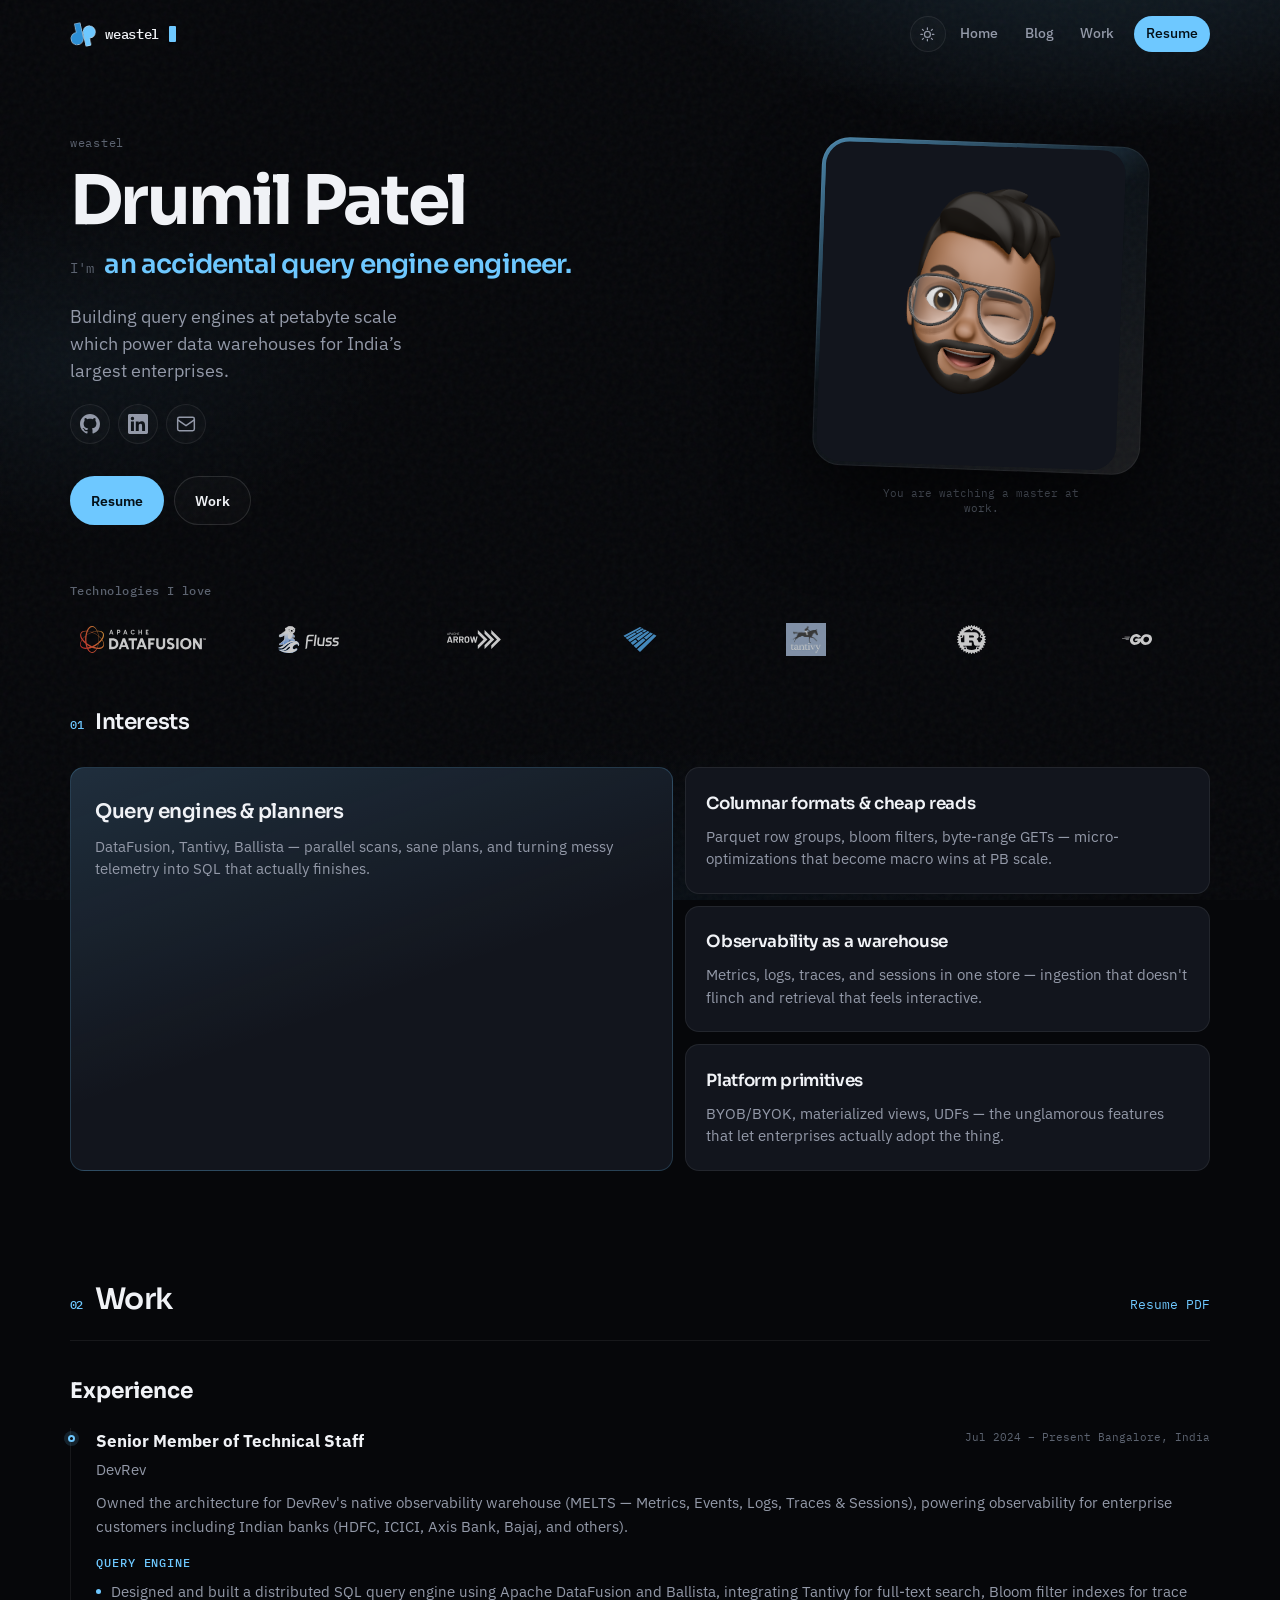
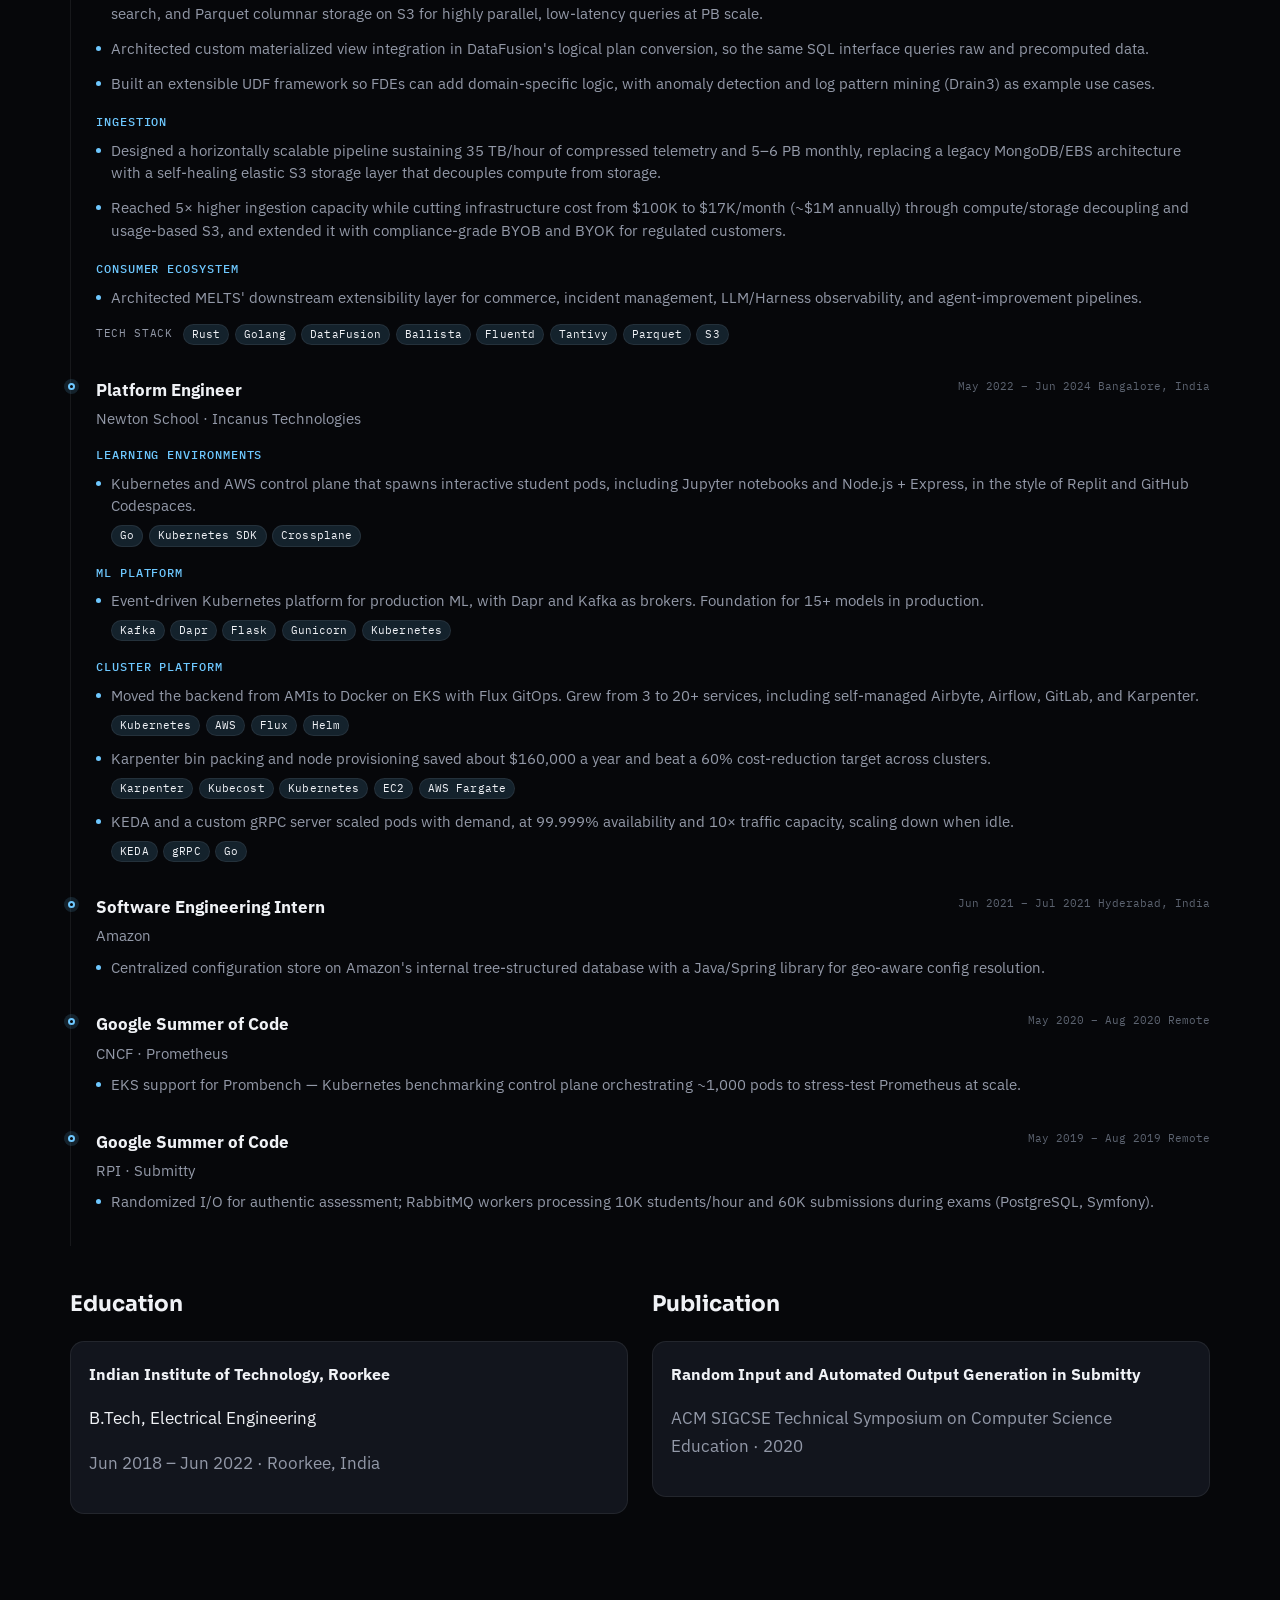
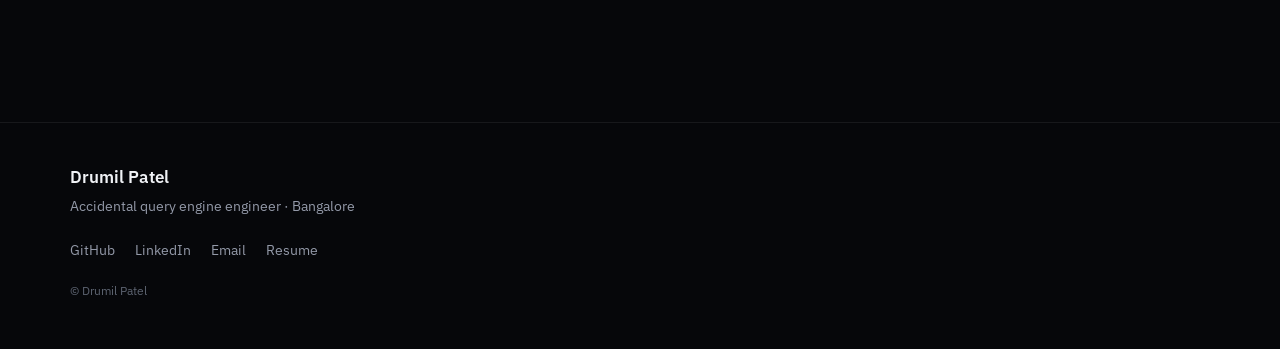
==== commit 9299e45f: "Deploy from weastel/weastel-website-template@ce4a34a5567c513776f6cf25e0f6e3d0e739e35a weastel/weaste" ====
--- a/index.html
+++ b/index.html
@@ -3,6 +3,17 @@
 <head>
   <meta charset="utf-8">
 <meta name="viewport" content="width=device-width, initial-scale=1">
+<script>
+  (function () {
+    var key = "weastel-theme";
+    try {
+      var stored = localStorage.getItem(key);
+      if (stored === "light" || stored === "dark") {
+        document.documentElement.setAttribute("data-theme", stored);
+      }
+    } catch (e) {}
+  })();
+</script>
 <title>Drumil Patel · weastel</title>
 <meta name="description" content="Building query engines at petabyte scale which power data warehouses for India’s largest enterprises.">
 <link rel="canonical" href="https://weastel.github.io/">
@@ -34,10 +45,12 @@
         </clipPath>
       </defs>
       <g class="site-loader__part site-loader__part--d" clip-path="url(#loader-clip-d)">
-        <image href="/brand/weastel-dp-blue.png" width="256" height="242" />
+        <image class="loader-mark loader-mark--dark" href="/brand/weastel-dp-blue.png" width="256" height="242" />
+        <image class="loader-mark loader-mark--light" href="/brand/weastel-dp-warm.png" width="256" height="242" />
       </g>
       <g class="site-loader__part site-loader__part--p" clip-path="url(#loader-clip-p)">
-        <image href="/brand/weastel-dp-blue.png" width="256" height="242" />
+        <image class="loader-mark loader-mark--dark" href="/brand/weastel-dp-blue.png" width="256" height="242" />
+        <image class="loader-mark loader-mark--light" href="/brand/weastel-dp-warm.png" width="256" height="242" />
       </g>
       <line class="site-loader__spark" x1="128" y1="96" x2="128" y2="146" pathLength="1" />
     </svg>
@@ -48,15 +61,31 @@
   <header class="topbar" data-header>
   <div class="shell topbar__inner">
     <a class="topbar__brand" href="/">
-      <img class="topbar__mark"
-     src="/brand/weastel-dp-blue.png"
-     width="30"
-     height="28"
-     alt="">
+      <span class="topbar__mark-wrap" aria-hidden="true">
+  <img class="topbar__mark topbar__mark--dark"
+       src="/brand/weastel-dp-blue.png"
+       width="30"
+       height="28"
+       alt="">
+  <img class="topbar__mark topbar__mark--light"
+       src="/brand/weastel-dp-warm.png"
+       width="30"
+       height="28"
+       alt="">
+</span>
 
       <span>weastel</span><span class="topbar__cursor" aria-hidden="true"></span>
     </a>
     <nav class="topbar__nav" aria-label="Primary">
+      <button type="button" class="topbar__theme" data-theme-toggle aria-pressed="false" aria-label="Switch to light mode">
+        <svg class="theme-icon theme-icon--sun" viewBox="0 0 24 24" fill="none" stroke="currentColor" stroke-width="1.75" stroke-linecap="round" aria-hidden="true">
+          <circle cx="12" cy="12" r="4.25"/>
+          <path d="M12 2.75v2.1M12 19.15v2.1M4.86 4.86l1.48 1.48M17.66 17.66l1.48 1.48M2.75 12h2.1M19.15 12h2.1M4.86 19.14l1.48-1.48M17.66 6.34l1.48-1.48"/>
+        </svg>
+        <svg class="theme-icon theme-icon--moon" viewBox="0 0 24 24" fill="none" stroke="currentColor" stroke-width="1.75" stroke-linecap="round" aria-hidden="true">
+          <path d="M20.5 14.2A8.5 8.5 0 0 1 9.8 3.5 7 7 0 1 0 20.5 14.2Z"/>
+        </svg>
+      </button>
       
         <a class="topbar__link"
            href="/"
--- a/assets/css/site.css
+++ b/assets/css/site.css
@@ -1,4 +1,4 @@
-/* —— Design system: ink studio + sky accent —— */
+/* —— Design system: ink studio (dark) + warm dusk (light) —— */
 :root {
   --bg: #06070a;
   --bg-2: #0c0e14;
@@ -12,6 +12,28 @@
   --accent-deep: #2d8fd4;
   --accent-soft: rgba(110, 200, 255, 0.14);
   --accent-glow: rgba(110, 200, 255, 0.45);
+  --on-accent: #041018;
+  --accent-hover: #9edcff;
+  --nav-hover-bg: rgba(255, 255, 255, 0.05);
+  --topbar-scrolled: rgba(6, 7, 10, 0.82);
+  --ambient-bg:
+    radial-gradient(ellipse 70% 55% at 85% -15%, rgba(110, 200, 255, 0.18), transparent 55%),
+    radial-gradient(ellipse 50% 40% at 5% 40%, rgba(110, 200, 255, 0.06), transparent 50%),
+    radial-gradient(ellipse 80% 50% at 50% 110%, rgba(45, 143, 212, 0.08), transparent 55%);
+  --photo-frame: linear-gradient(145deg, rgba(110, 200, 255, 0.65), rgba(110, 200, 255, 0.05) 45%, rgba(255, 255, 255, 0.08));
+  --photo-shadow: 0 40px 80px rgba(0, 0, 0, 0.55), 0 0 0 1px rgba(255, 255, 255, 0.06) inset;
+  --btn-ghost-bg: rgba(255, 255, 255, 0.02);
+  --btn-ghost-border-hover: rgba(110, 200, 255, 0.35);
+  --glass-tint: rgba(6, 7, 10, 0.35);
+  --shadow-float: 0 24px 48px rgba(0, 0, 0, 0.25);
+  --tile-highlight: linear-gradient(180deg, rgba(110, 200, 255, 0.06), transparent 40%), var(--surface);
+  --accent-border-soft: rgba(110, 200, 255, 0.25);
+  --accent-border-muted: rgba(110, 200, 255, 0.2);
+  --icon-border-hover: rgba(110, 200, 255, 0.4);
+  --stack-shelf-bg: transparent;
+  --stack-shelf-border: transparent;
+  --stack-shelf-shadow: none;
+  --stack-shelf-title: var(--text-dim);
   --display: "Sora", system-ui, sans-serif;
   --body: "IBM Plex Sans", system-ui, sans-serif;
   --mono: "IBM Plex Mono", ui-monospace, monospace;
@@ -20,6 +42,49 @@
   --space-section: clamp(4rem, 9vw, 6.5rem);
 }
 
+html[data-theme="light"] {
+  color-scheme: light;
+  --bg: #faf5ef;
+  --bg-2: #f3ebe2;
+  --surface: #fffaf6;
+  --line: rgba(58, 40, 72, 0.1);
+  --line-strong: rgba(58, 40, 72, 0.16);
+  --text: #2a1835;
+  --text-muted: #5f4f6e;
+  --text-dim: #857892;
+  --accent: #d4622a;
+  --accent-deep: #7c3aed;
+  --accent-soft: rgba(212, 98, 42, 0.12);
+  --accent-glow: rgba(124, 58, 237, 0.28);
+  --on-accent: #fffaf6;
+  --accent-hover: #e07f45;
+  --nav-hover-bg: rgba(124, 58, 237, 0.07);
+  --topbar-scrolled: rgba(250, 245, 239, 0.9);
+  --ambient-bg:
+    radial-gradient(ellipse 75% 60% at 92% -10%, rgba(255, 168, 88, 0.42), transparent 58%),
+    radial-gradient(ellipse 55% 45% at 0% 35%, rgba(167, 139, 250, 0.22), transparent 52%),
+    radial-gradient(ellipse 70% 55% at 48% 105%, rgba(212, 98, 42, 0.14), transparent 55%);
+  --photo-frame: linear-gradient(145deg, rgba(255, 176, 112, 0.85), rgba(167, 139, 250, 0.35) 48%, rgba(255, 250, 245, 0.9));
+  --photo-shadow: 0 32px 64px rgba(88, 52, 32, 0.18), 0 0 0 1px rgba(124, 58, 237, 0.12) inset;
+  --btn-ghost-bg: rgba(124, 58, 237, 0.04);
+  --btn-ghost-border-hover: rgba(212, 98, 42, 0.35);
+  --glass-tint: rgba(255, 250, 245, 0.72);
+  --shadow-float: 0 24px 48px rgba(88, 52, 32, 0.12);
+  --tile-highlight: linear-gradient(180deg, rgba(255, 176, 112, 0.14), transparent 42%), var(--surface);
+  --accent-border-soft: rgba(212, 98, 42, 0.22);
+  --accent-border-muted: rgba(124, 58, 237, 0.16);
+  --icon-border-hover: rgba(212, 98, 42, 0.38);
+  --stack-shelf-bg:
+    radial-gradient(ellipse 90% 80% at 100% 0%, rgba(255, 168, 88, 0.24), transparent 52%),
+    radial-gradient(ellipse 70% 70% at 0% 100%, rgba(167, 139, 250, 0.3), transparent 55%),
+    linear-gradient(158deg, #2f1d3b 0%, #1c1124 50%, #261430 100%);
+  --stack-shelf-border: rgba(255, 255, 255, 0.08);
+  --stack-shelf-shadow:
+    0 22px 46px rgba(42, 24, 53, 0.18),
+    inset 0 1px 0 rgba(255, 255, 255, 0.06);
+  --stack-shelf-title: rgba(255, 244, 235, 0.74);
+}
+
 *,
 *::before,
 *::after {
@@ -30,6 +95,13 @@
   color-scheme: dark;
   scroll-behavior: smooth;
   background: var(--bg);
+}
+
+html[data-theme="light"] .stage__identity-line {
+  background: linear-gradient(118deg, var(--accent) 0%, #c2410c 38%, var(--accent-deep) 100%);
+  -webkit-background-clip: text;
+  background-clip: text;
+  color: transparent;
 }
 
 @media (prefers-reduced-motion: reduce) {
@@ -47,6 +119,9 @@
   color: var(--text);
   background: var(--bg);
   -webkit-font-smoothing: antialiased;
+  transition:
+    background-color 0.35s ease,
+    color 0.35s ease;
 }
 
 body.site.is-loading {
@@ -193,7 +268,7 @@
   top: 0;
   padding: 0.5rem 1rem;
   background: var(--accent);
-  color: #041018;
+  color: var(--on-accent);
   z-index: 200;
 }
 
@@ -207,10 +282,8 @@
   position: fixed;
   inset: 0;
   z-index: 0;
-  background:
-    radial-gradient(ellipse 70% 55% at 85% -15%, rgba(110, 200, 255, 0.18), transparent 55%),
-    radial-gradient(ellipse 50% 40% at 5% 40%, rgba(110, 200, 255, 0.06), transparent 50%),
-    radial-gradient(ellipse 80% 50% at 50% 110%, rgba(45, 143, 212, 0.08), transparent 55%);
+  background: var(--ambient-bg);
+  transition: background 0.45s ease;
 }
 
 .ambient::after {
@@ -231,7 +304,7 @@
 }
 
 .topbar.is-scrolled {
-  background: rgba(6, 7, 10, 0.82);
+  background: var(--topbar-scrolled);
   border-bottom-color: var(--line);
   backdrop-filter: blur(18px) saturate(1.15);
 }
@@ -256,11 +329,32 @@
   letter-spacing: -0.02em;
 }
 
+.topbar__mark-wrap {
+  display: inline-flex;
+  flex-shrink: 0;
+  transform: rotate(-12deg);
+  transform-origin: center center;
+}
+
 .topbar__mark {
   display: block;
   width: 1.65rem;
   height: auto;
-  flex-shrink: 0;
+}
+
+.topbar__mark--light,
+.loader-mark--light {
+  display: none;
+}
+
+html[data-theme="light"] .topbar__mark--dark,
+html[data-theme="light"] .loader-mark--dark {
+  display: none;
+}
+
+html[data-theme="light"] .topbar__mark--light,
+html[data-theme="light"] .loader-mark--light {
+  display: block;
 }
 
 .topbar__cursor {
@@ -306,18 +400,62 @@
 
 .topbar__link:hover {
   color: var(--text);
-  background: rgba(255, 255, 255, 0.05);
+  background: var(--nav-hover-bg);
+}
+
+.topbar__theme {
+  display: inline-flex;
+  align-items: center;
+  justify-content: center;
+  width: 2.25rem;
+  height: 2.25rem;
+  margin-left: 0.15rem;
+  padding: 0;
+  border: 1px solid var(--line);
+  border-radius: 999px;
+  background: var(--btn-ghost-bg);
+  color: var(--text-muted);
+  cursor: pointer;
+  transition: color 0.2s, border-color 0.2s, background 0.2s, transform 0.2s;
+}
+
+.topbar__theme:hover {
+  color: var(--text);
+  border-color: var(--accent-border-soft);
+  background: var(--accent-soft);
+}
+
+.topbar__theme:focus-visible {
+  outline: 2px solid var(--accent);
+  outline-offset: 2px;
+}
+
+.topbar__theme svg {
+  width: 1.05rem;
+  height: 1.05rem;
+}
+
+.theme-icon--moon {
+  display: none;
+}
+
+html[data-theme="light"] .theme-icon--sun {
+  display: none;
+}
+
+html[data-theme="light"] .theme-icon--moon {
+  display: block;
 }
 
 .topbar__link--cta {
-  color: #041018;
+  color: var(--on-accent);
   background: var(--accent);
   margin-left: 0.35rem;
 }
 
 .topbar__link--cta:hover {
-  background: #9edcff;
-  color: #041018;
+  background: var(--accent-hover);
+  color: var(--on-accent);
 }
 
 .main {
@@ -412,7 +550,7 @@
   height: 2.5rem;
   border-radius: 999px;
   color: var(--text-muted);
-  background: rgba(255, 255, 255, 0.04);
+  background: var(--btn-ghost-bg);
   border: 1px solid var(--line);
   text-decoration: none;
   transition: color 0.2s, border-color 0.2s, background 0.2s, transform 0.2s;
@@ -420,7 +558,7 @@
 
 .icon-btn:hover {
   color: var(--accent);
-  border-color: rgba(110, 200, 255, 0.4);
+  border-color: var(--icon-border-hover);
   background: var(--accent-soft);
   transform: translateY(-1px);
 }
@@ -442,6 +580,14 @@
   width: 100%;
 }
 
+html[data-theme="light"] .stage .stack {
+  padding: 1.15rem 1.25rem 1.25rem;
+  border-radius: calc(var(--radius) + 2px);
+  border: 1px solid var(--stack-shelf-border);
+  background: var(--stack-shelf-bg);
+  box-shadow: var(--stack-shelf-shadow);
+}
+
 .stack__title {
   margin: 0 0 1rem;
   font-family: var(--mono);
@@ -449,6 +595,10 @@
   font-weight: 500;
   letter-spacing: 0.04em;
   color: var(--text-dim);
+}
+
+html[data-theme="light"] .stage .stack .stack__title {
+  color: var(--stack-shelf-title);
 }
 
 .stack__grid {
@@ -498,6 +648,14 @@
   filter: brightness(0) invert(1);
 }
 
+html[data-theme="light"] .stage .stack .stack__link {
+  opacity: 0.9;
+}
+
+html[data-theme="light"] .stage .stack .stack__link:hover {
+  opacity: 1;
+}
+
 .stack__logo--lg {
   height: 2.35rem;
 }
@@ -542,11 +700,9 @@
   padding: 4px;
   border: 0;
   border-radius: 28px;
-  background: linear-gradient(145deg, rgba(110, 200, 255, 0.65), rgba(110, 200, 255, 0.05) 45%, rgba(255, 255, 255, 0.08));
+  background: var(--photo-frame);
   transform: rotate(2deg);
-  box-shadow:
-    0 40px 80px rgba(0, 0, 0, 0.55),
-    0 0 0 1px rgba(255, 255, 255, 0.06) inset;
+  box-shadow: var(--photo-shadow);
   font: inherit;
   cursor: pointer;
   touch-action: manipulation;
@@ -648,24 +804,24 @@
 .btn--fill,
 .btn-primary {
   background: var(--accent);
-  color: #041018;
+  color: var(--on-accent);
 }
 
 .btn--fill:hover,
 .btn-primary:hover {
-  background: #9edcff;
+  background: var(--accent-hover);
 }
 
 .btn--line,
 .btn-secondary {
   color: var(--text);
   border-color: var(--line-strong);
-  background: rgba(255, 255, 255, 0.02);
+  background: var(--btn-ghost-bg);
 }
 
 .btn--line:hover,
 .btn-secondary:hover {
-  border-color: rgba(110, 200, 255, 0.35);
+  border-color: var(--btn-ghost-border-hover);
   background: var(--accent-soft);
 }
 
@@ -827,7 +983,7 @@
 }
 
 .tile:hover {
-  border-color: rgba(110, 200, 255, 0.25);
+  border-color: var(--accent-border-soft);
   transform: translateY(-2px);
 }
 
@@ -837,7 +993,7 @@
   background:
     linear-gradient(160deg, var(--accent-soft), transparent 55%),
     var(--surface);
-  border-color: rgba(110, 200, 255, 0.2);
+  border-color: var(--accent-border-muted);
 }
 
 .tile h3 {
@@ -896,7 +1052,7 @@
 }
 
 .panel--soft {
-  background: linear-gradient(180deg, rgba(110, 200, 255, 0.06), transparent 40%), var(--surface);
+  background: var(--tile-highlight);
 }
 
 .likes-block {
@@ -1117,7 +1273,7 @@
   font-family: var(--mono);
   font-size: 0.82rem;
   color: var(--text-muted);
-  background: rgba(6, 7, 10, 0.35);
+  background: var(--glass-tint);
   max-width: 42rem;
 }
 
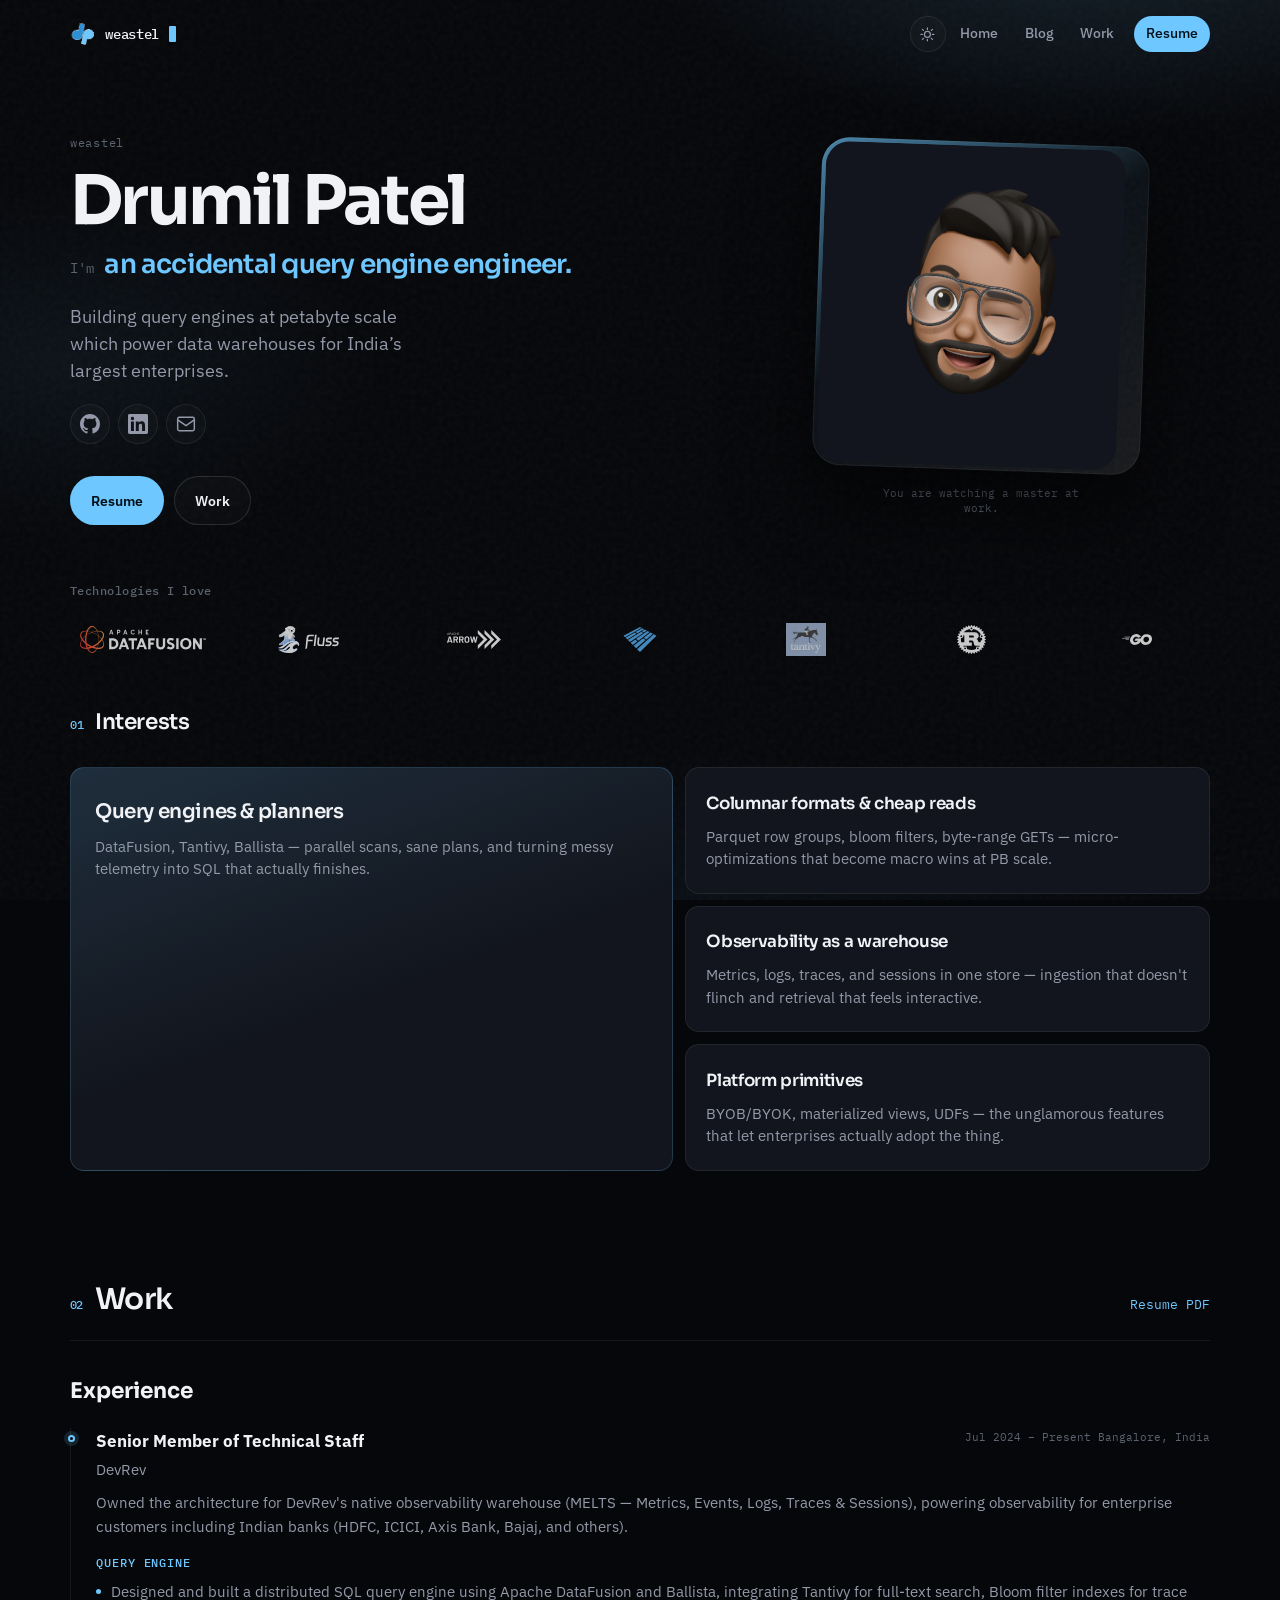
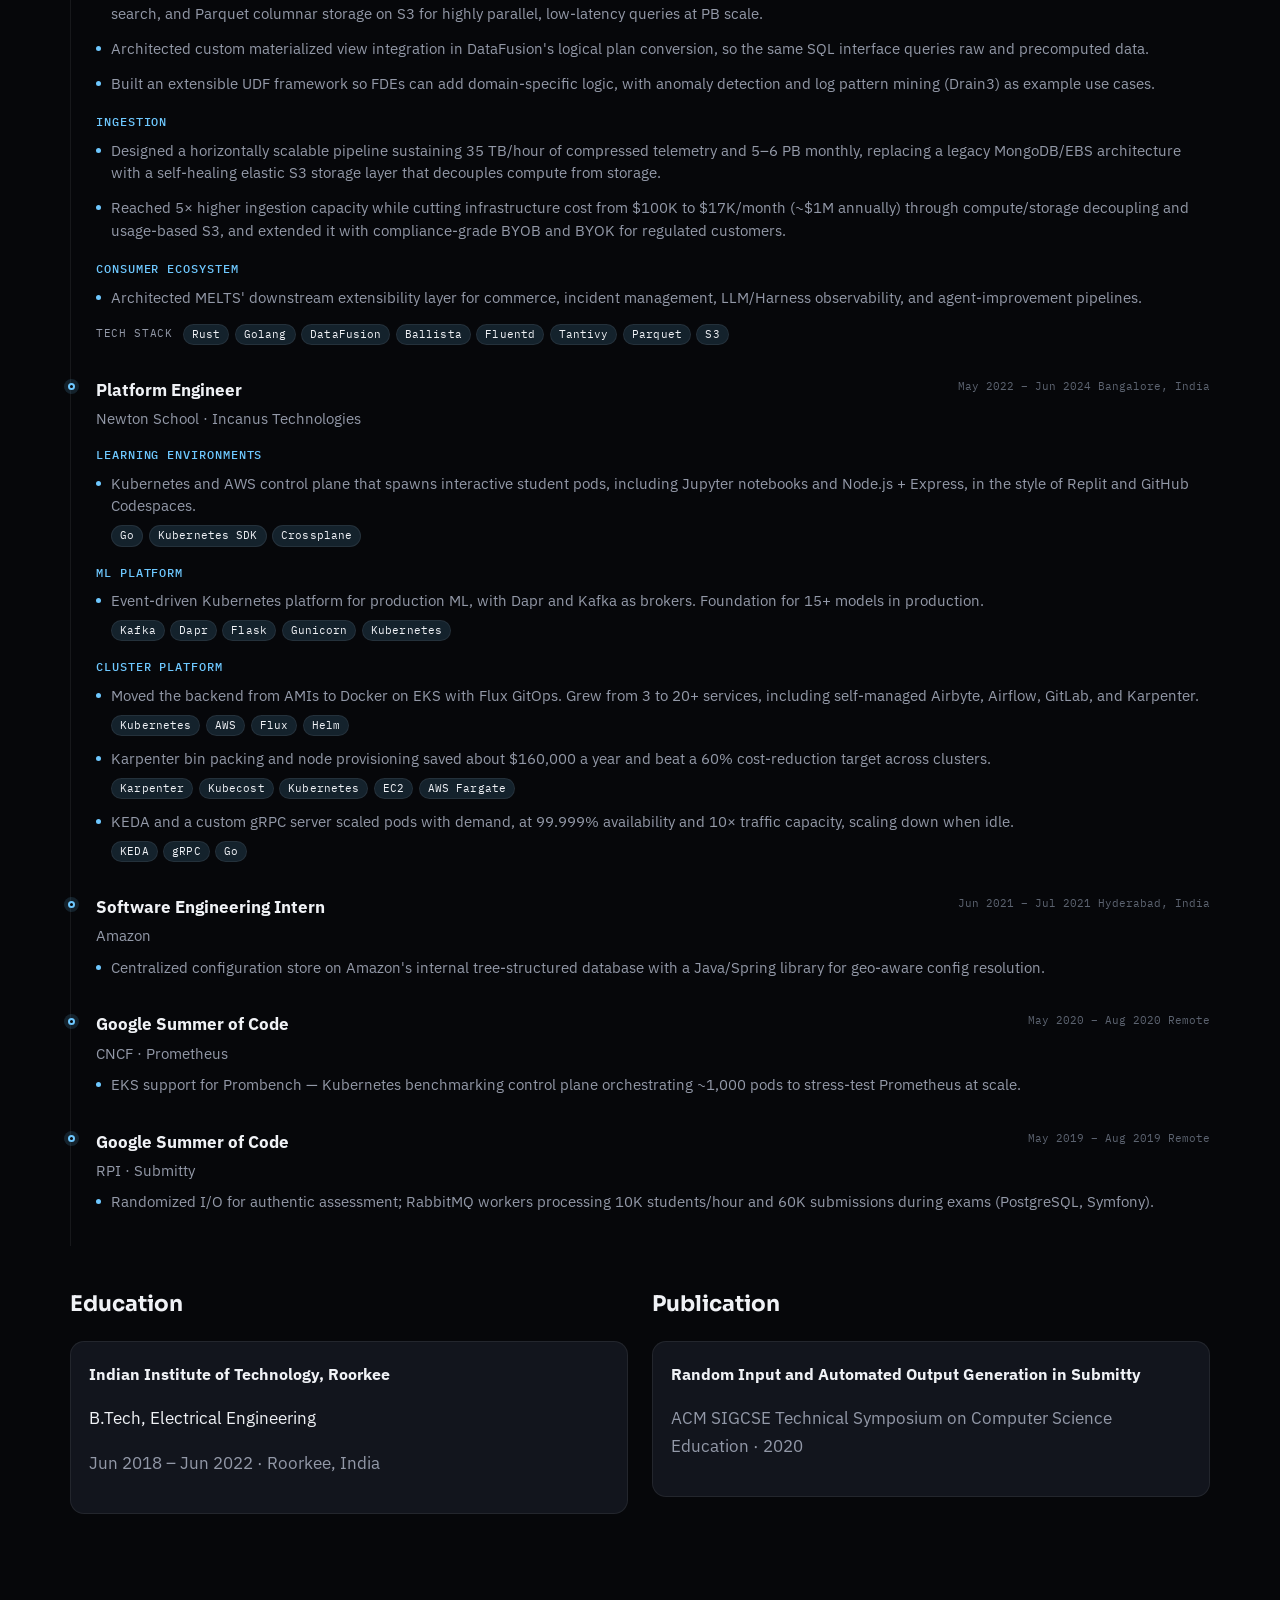
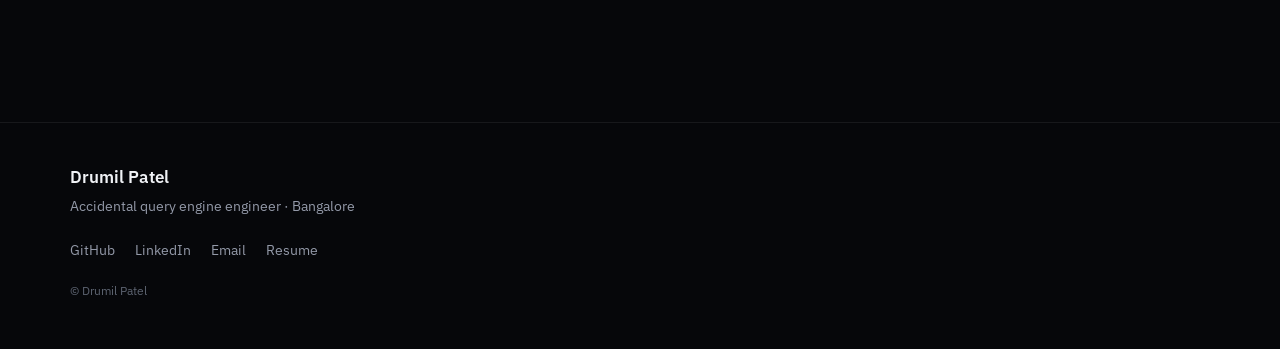
==== commit 9fc4f1d8: "Deploy from weastel/weastel-website-template@f067fc9c2906b5be95722ede3236c4e5ba7d285e weastel/weaste" ====
--- a/index.html
+++ b/index.html
@@ -25,8 +25,31 @@
 <link rel="preconnect" href="https://fonts.googleapis.com">
 <link rel="preconnect" href="https://fonts.gstatic.com" crossorigin>
 <link href="https://fonts.googleapis.com/css2?family=IBM+Plex+Mono:wght@400;500&family=IBM+Plex+Sans:wght@400;500;600&family=Sora:wght@500;600;700&display=swap" rel="stylesheet">
-<link rel="icon" href="/favicon.ico" sizes="any">
-<link rel="icon" href="/favicon.svg" type="image/svg+xml">
+<link id="site-favicon-ico"
+      rel="icon"
+      href="/favicon.ico"
+      sizes="any"
+      data-icon-dark="/favicon.ico"
+      data-icon-light="/favicon-warm.ico">
+<link id="site-favicon-svg"
+      rel="icon"
+      href="/favicon.svg"
+      type="image/svg+xml"
+      data-icon-dark="/favicon.svg"
+      data-icon-light="/favicon-warm.svg">
+<script>
+  (function () {
+    var root = document.documentElement;
+    var isLight = root.getAttribute("data-theme") === "light";
+    var ico = document.getElementById("site-favicon-ico");
+    var svg = document.getElementById("site-favicon-svg");
+    if (!ico && !svg) return;
+    if (isLight) {
+      if (ico && ico.dataset.iconLight) ico.href = ico.dataset.iconLight;
+      if (svg && svg.dataset.iconLight) svg.href = svg.dataset.iconLight;
+    }
+  })();
+</script>
 <link rel="stylesheet" href="/assets/css/site.css">
 <script src="/assets/js/site.js" defer></script>
 
@@ -45,12 +68,12 @@
         </clipPath>
       </defs>
       <g class="site-loader__part site-loader__part--d" clip-path="url(#loader-clip-d)">
-        <image class="loader-mark loader-mark--dark" href="/brand/weastel-dp-blue.png" width="256" height="242" />
-        <image class="loader-mark loader-mark--light" href="/brand/weastel-dp-warm.png" width="256" height="242" />
+        <image class="loader-mark loader-mark--dark" href="/brand/weastel-dp-blue-tilt.png" width="256" height="242" />
+        <image class="loader-mark loader-mark--light" href="/brand/weastel-dp-warm-tilt.png" width="256" height="242" />
       </g>
       <g class="site-loader__part site-loader__part--p" clip-path="url(#loader-clip-p)">
-        <image class="loader-mark loader-mark--dark" href="/brand/weastel-dp-blue.png" width="256" height="242" />
-        <image class="loader-mark loader-mark--light" href="/brand/weastel-dp-warm.png" width="256" height="242" />
+        <image class="loader-mark loader-mark--dark" href="/brand/weastel-dp-blue-tilt.png" width="256" height="242" />
+        <image class="loader-mark loader-mark--light" href="/brand/weastel-dp-warm-tilt.png" width="256" height="242" />
       </g>
       <line class="site-loader__spark" x1="128" y1="96" x2="128" y2="146" pathLength="1" />
     </svg>
@@ -63,14 +86,14 @@
     <a class="topbar__brand" href="/">
       <span class="topbar__mark-wrap" aria-hidden="true">
   <img class="topbar__mark topbar__mark--dark"
-       src="/brand/weastel-dp-blue.png"
-       width="30"
-       height="28"
+       src="/brand/weastel-dp-blue-tilt.png"
+       width="64"
+       height="61"
        alt="">
   <img class="topbar__mark topbar__mark--light"
-       src="/brand/weastel-dp-warm.png"
-       width="30"
-       height="28"
+       src="/brand/weastel-dp-warm-tilt.png"
+       width="64"
+       height="61"
        alt="">
 </span>
 
@@ -193,13 +216,17 @@
          href="https://datafusion.apache.org/"
          target="_blank"
          rel="noopener noreferrer"
-         aria-label="Apache DataFusion">
+         aria-describedby="stack-tip-1"
+         aria-label="Apache DataFusion. The brain for my compute engines.">
         <img class="stack__logo"
              src="/assets/logos/datafusion.svg"
              alt=""
              width="120"
              height="32"
              loading="lazy">
+        
+        <span class="stack__tip" id="stack-tip-1" role="tooltip">The brain for my compute engines.</span>
+        
       </a>
     </li>
     
@@ -208,13 +235,17 @@
          href="https://fluss.apache.org/"
          target="_blank"
          rel="noopener noreferrer"
-         aria-label="Apache Fluss">
+         aria-describedby="stack-tip-2"
+         aria-label="Apache Fluss. Streams that finally behave like tables.">
         <img class="stack__logo"
              src="/assets/logos/fluss.svg"
              alt=""
              width="120"
              height="32"
              loading="lazy">
+        
+        <span class="stack__tip" id="stack-tip-2" role="tooltip">Streams that finally behave like tables.</span>
+        
       </a>
     </li>
     
@@ -223,13 +254,17 @@
          href="https://arrow.apache.org/"
          target="_blank"
          rel="noopener noreferrer"
-         aria-label="Apache Arrow">
+         aria-describedby="stack-tip-3"
+         aria-label="Apache Arrow. Columnar memory. Zero-copy bragging rights.">
         <img class="stack__logo stack__logo--lg"
              src="/assets/logos/arrow.svg"
              alt=""
              width="120"
              height="32"
              loading="lazy">
+        
+        <span class="stack__tip" id="stack-tip-3" role="tooltip">Columnar memory. Zero-copy bragging rights.</span>
+        
       </a>
     </li>
     
@@ -238,13 +273,17 @@
          href="https://parquet.apache.org/"
          target="_blank"
          rel="noopener noreferrer"
-         aria-label="Apache Parquet">
+         aria-describedby="stack-tip-4"
+         aria-label="Apache Parquet. Cheap reads at PB scale. Bloom filters included.">
         <img class="stack__logo stack__logo--lg"
              src="/assets/logos/parquet.svg"
              alt=""
              width="120"
              height="32"
              loading="lazy">
+        
+        <span class="stack__tip" id="stack-tip-4" role="tooltip">Cheap reads at PB scale. Bloom filters included.</span>
+        
       </a>
     </li>
     
@@ -253,13 +292,17 @@
          href="https://github.com/quickwit-oss/tantivy"
          target="_blank"
          rel="noopener noreferrer"
-         aria-label="Tantivy">
+         aria-describedby="stack-tip-5"
+         aria-label="Tantivy. Full-text search that keeps up with the warehouse.">
         <img class="stack__logo stack__logo--tantivy"
              src="/assets/logos/tantivy.png"
              alt=""
              width="120"
              height="32"
              loading="lazy">
+        
+        <span class="stack__tip" id="stack-tip-5" role="tooltip">Full-text search that keeps up with the warehouse.</span>
+        
       </a>
     </li>
     
@@ -268,13 +311,17 @@
          href="https://www.rust-lang.org/"
          target="_blank"
          rel="noopener noreferrer"
-         aria-label="Rust">
+         aria-describedby="stack-tip-6"
+         aria-label="Rust. Compile-time nagging. Fewer 3 a.m. pages.">
         <img class="stack__logo stack__logo--mark"
              src="/assets/logos/rust.svg"
              alt=""
              width="120"
              height="32"
              loading="lazy">
+        
+        <span class="stack__tip" id="stack-tip-6" role="tooltip">Compile-time nagging. Fewer 3 a.m. pages.</span>
+        
       </a>
     </li>
     
@@ -283,13 +330,17 @@
          href="https://go.dev/"
          target="_blank"
          rel="noopener noreferrer"
-         aria-label="Go">
+         aria-describedby="stack-tip-7"
+         aria-label="Go. Boring control planes. Fast on purpose.">
         <img class="stack__logo stack__logo--mark"
              src="/assets/logos/go.svg"
              alt=""
              width="120"
              height="32"
              loading="lazy">
+        
+        <span class="stack__tip" id="stack-tip-7" role="tooltip">Boring control planes. Fast on purpose.</span>
+        
       </a>
     </li>
     
--- a/assets/css/site.css
+++ b/assets/css/site.css
@@ -167,7 +167,6 @@
   width: 100%;
   height: auto;
   overflow: visible;
-  transform: rotate(-12deg);
 }
 
 .site-loader__part {
@@ -252,7 +251,7 @@
 
 @keyframes loader-mark-exit {
   to {
-    transform: rotate(-12deg) scale(0.92);
+    transform: scale(0.92);
     opacity: 0;
   }
 }
@@ -332,14 +331,15 @@
 .topbar__mark-wrap {
   display: inline-flex;
   flex-shrink: 0;
-  transform: rotate(-12deg);
-  transform-origin: center center;
 }
 
 .topbar__mark {
   display: block;
   width: 1.65rem;
   height: auto;
+  image-rendering: auto;
+  -webkit-backface-visibility: hidden;
+  backface-visibility: hidden;
 }
 
 .topbar__mark--light,
@@ -616,9 +616,12 @@
   align-items: center;
   justify-content: center;
   min-height: 2.5rem;
+  position: relative;
+  overflow: visible;
 }
 
 .stack__link {
+  position: relative;
   display: flex;
   align-items: center;
   justify-content: center;
@@ -634,6 +637,74 @@
   transform: translateY(-1px);
 }
 
+.stack__link:focus-visible {
+  opacity: 1;
+  outline: 2px solid var(--accent);
+  outline-offset: 4px;
+  border-radius: 8px;
+}
+
+.stack__tip {
+  position: absolute;
+  z-index: 30;
+  bottom: calc(100% + 0.55rem);
+  left: 50%;
+  width: max-content;
+  max-width: min(12.5rem, 40vw);
+  padding: 0.55rem 0.75rem;
+  border-radius: var(--radius);
+  font-family: var(--body);
+  font-size: 0.82rem;
+  font-weight: 400;
+  line-height: 1.55;
+  letter-spacing: normal;
+  text-align: center;
+  color: var(--text-muted);
+  background: var(--surface);
+  border: 1px solid var(--accent-border-soft);
+  box-shadow: var(--shadow-float);
+  opacity: 0;
+  visibility: hidden;
+  pointer-events: none;
+  transform: translateX(-50%) translateY(6px);
+  transition:
+    opacity 0.22s ease,
+    transform 0.22s ease,
+    visibility 0.22s ease;
+}
+
+.stack__tip::after {
+  content: "";
+  position: absolute;
+  top: 100%;
+  left: 50%;
+  width: 8px;
+  height: 8px;
+  margin-left: -4px;
+  background: var(--surface);
+  border-right: 1px solid var(--accent-border-soft);
+  border-bottom: 1px solid var(--accent-border-soft);
+  transform: rotate(45deg) translateY(-4px);
+}
+
+html[data-theme="light"] .stage .stack .stack__tip {
+  color: rgba(255, 246, 239, 0.92);
+  background: #2a1835;
+  border-color: rgba(255, 176, 112, 0.35);
+}
+
+html[data-theme="light"] .stage .stack .stack__tip::after {
+  background: #2a1835;
+  border-color: rgba(255, 176, 112, 0.35);
+}
+
+.stack__link:hover .stack__tip,
+.stack__link:focus-visible .stack__tip {
+  opacity: 1;
+  visibility: visible;
+  transform: translateX(-50%) translateY(0);
+}
+
 .stack__logo {
   display: block;
   height: 1.65rem;
@@ -672,6 +743,12 @@
   .stack__grid {
     grid-template-columns: repeat(3, minmax(0, 1fr));
     gap: 1.25rem 1rem;
+  }
+
+  .stack__tip {
+    max-width: min(13rem, 72vw);
+    font-size: 0.78rem;
+    line-height: 1.5;
   }
 }
 
